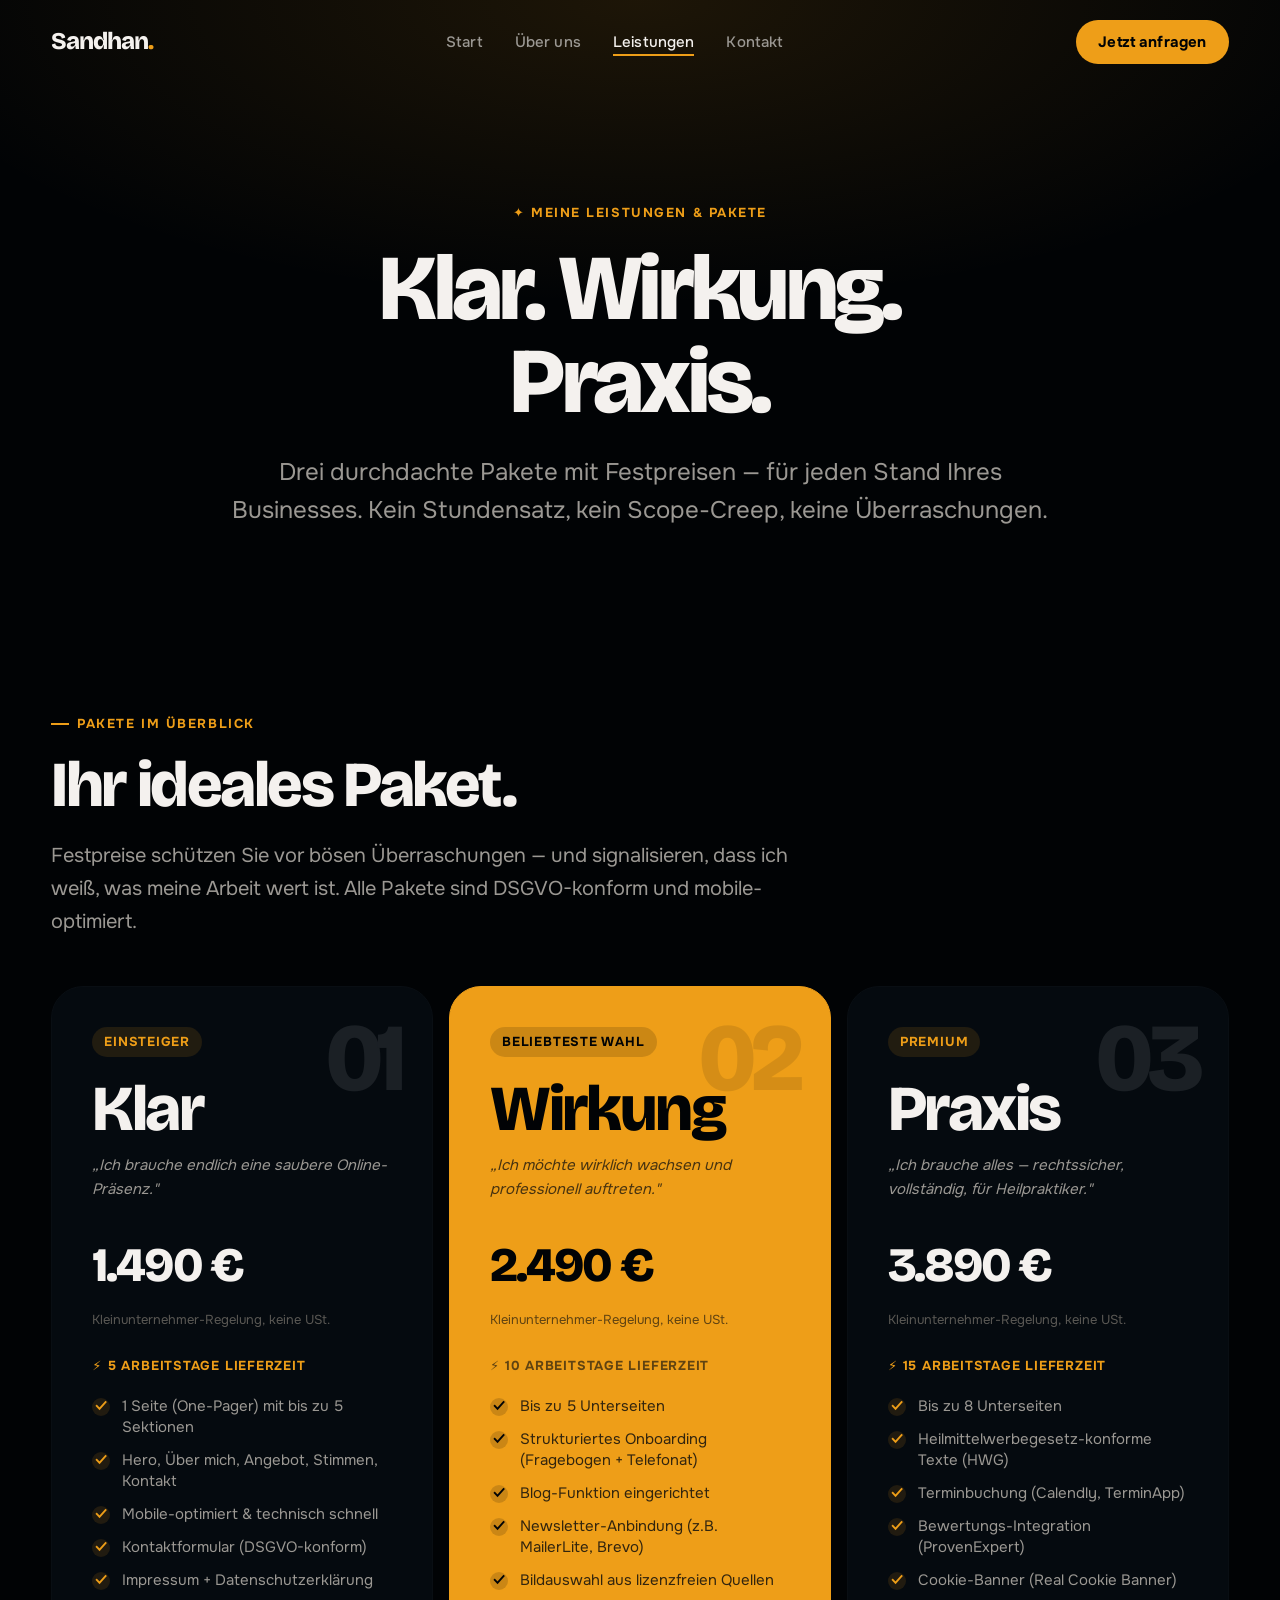
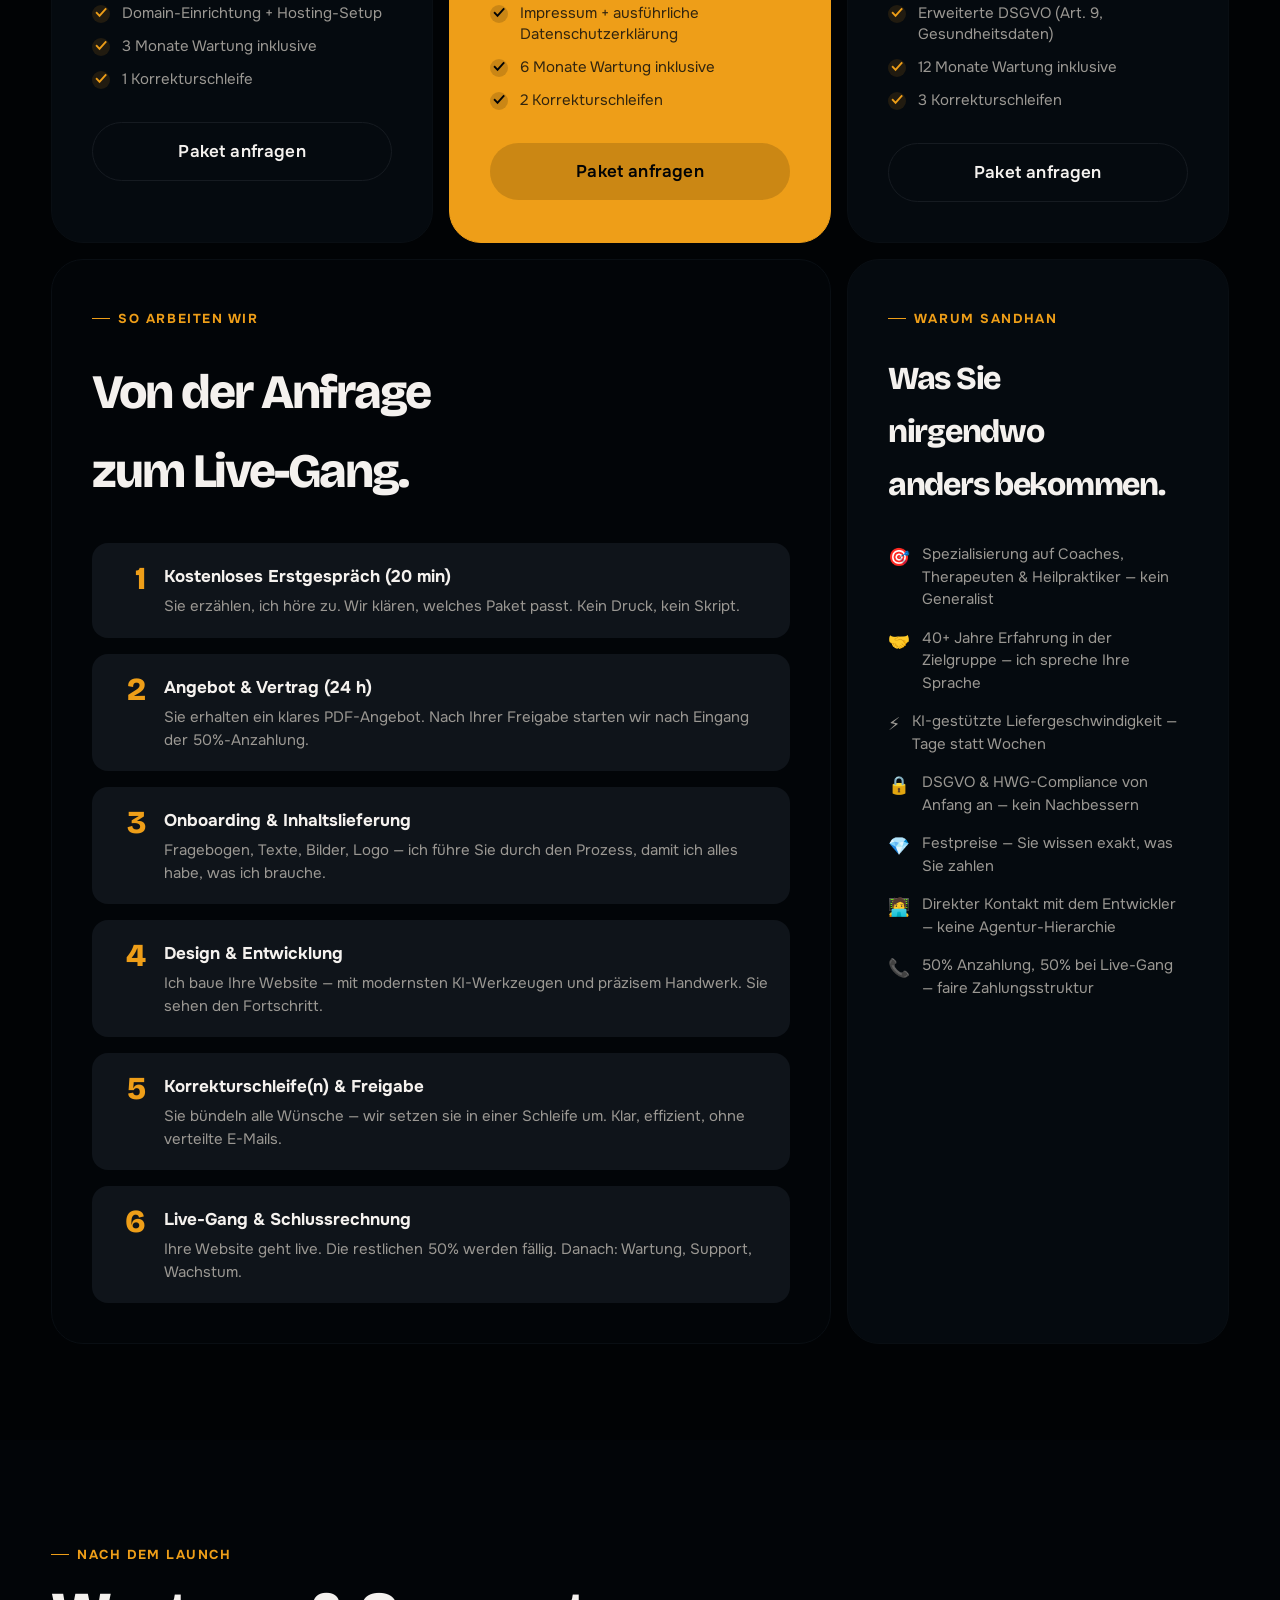
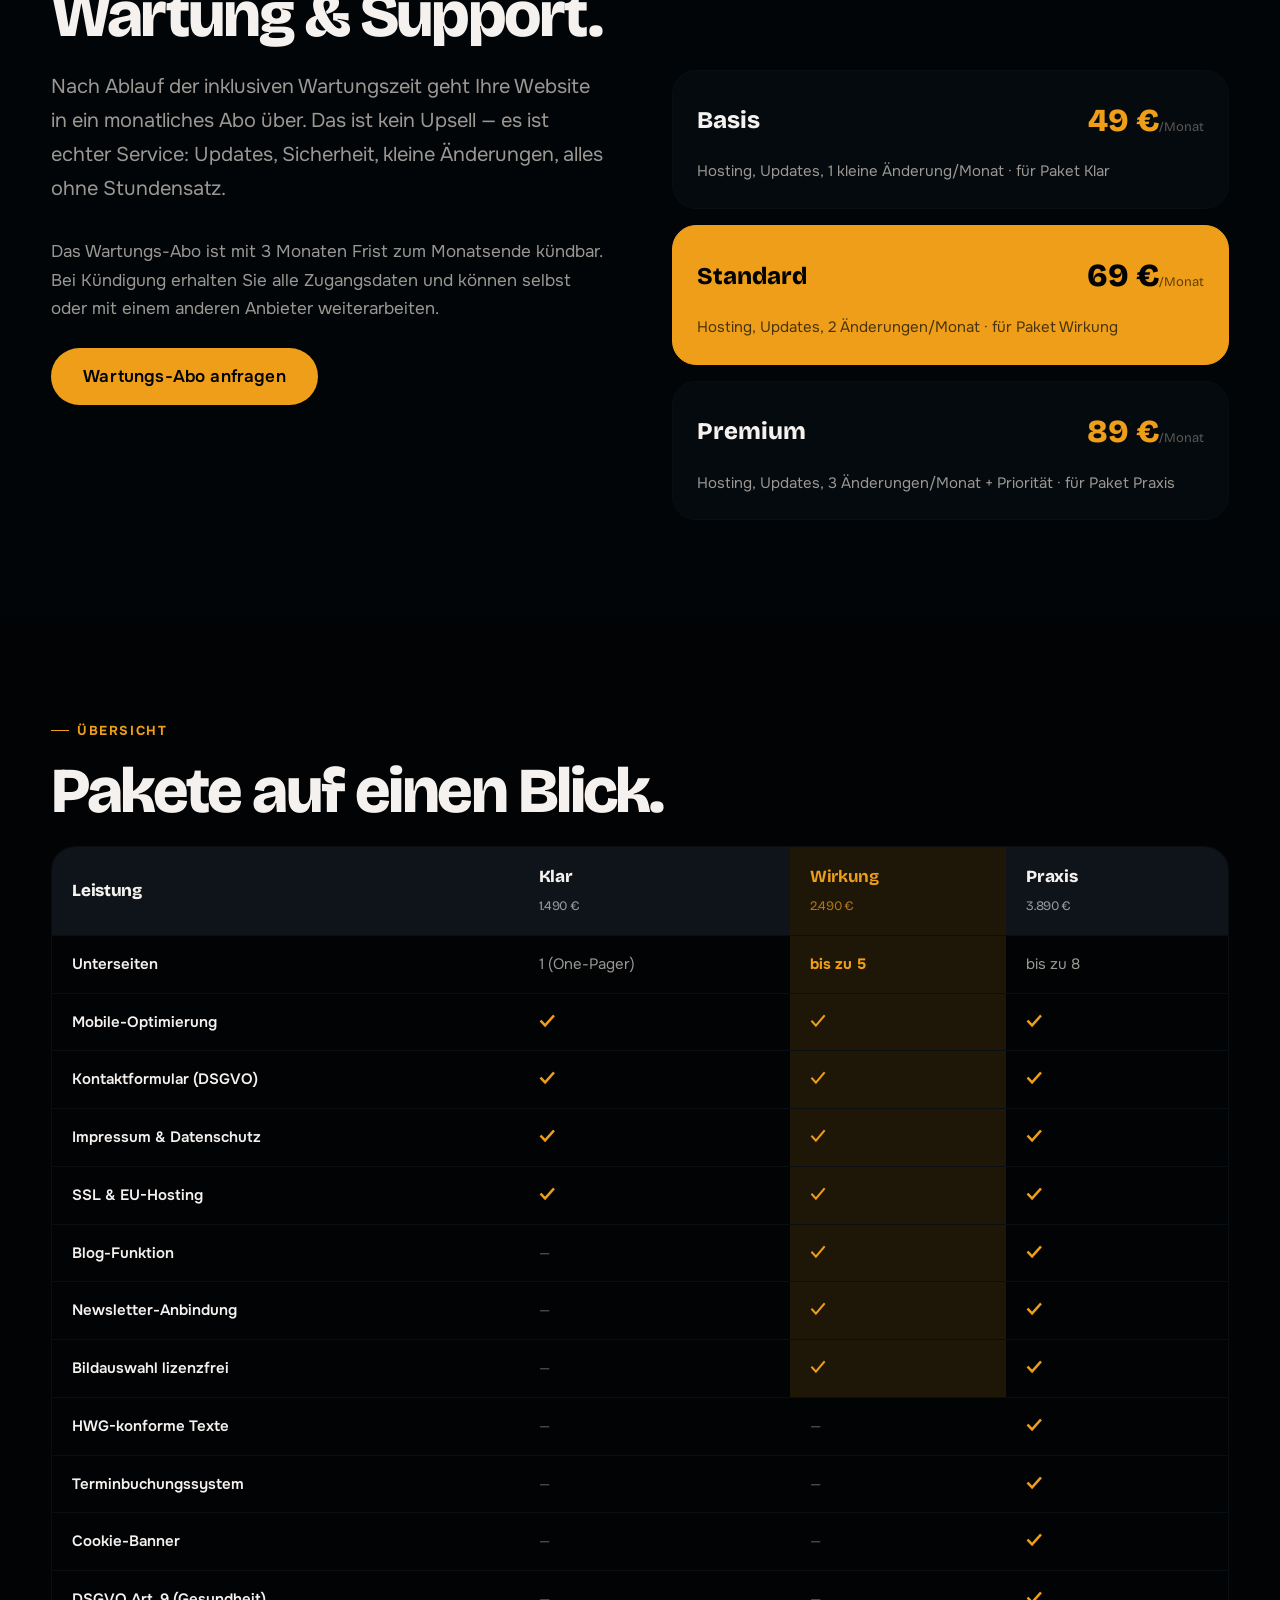
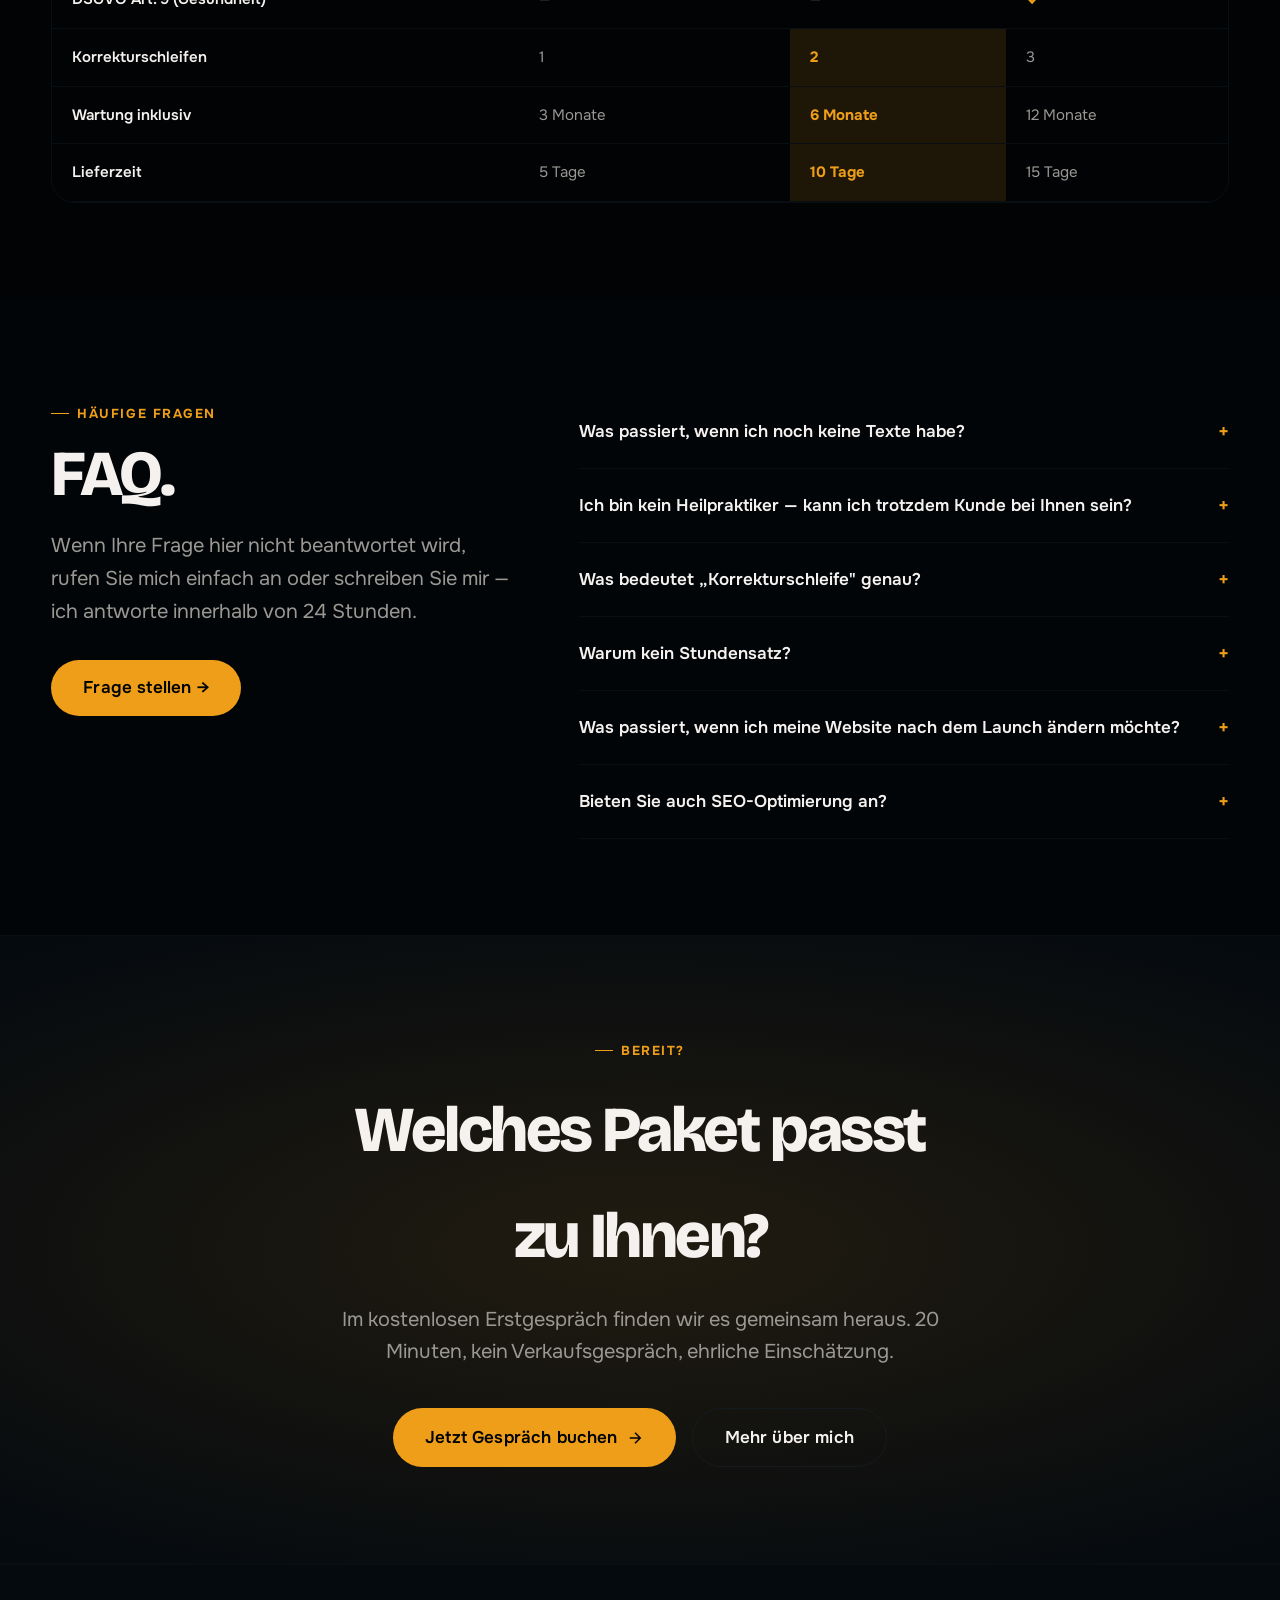
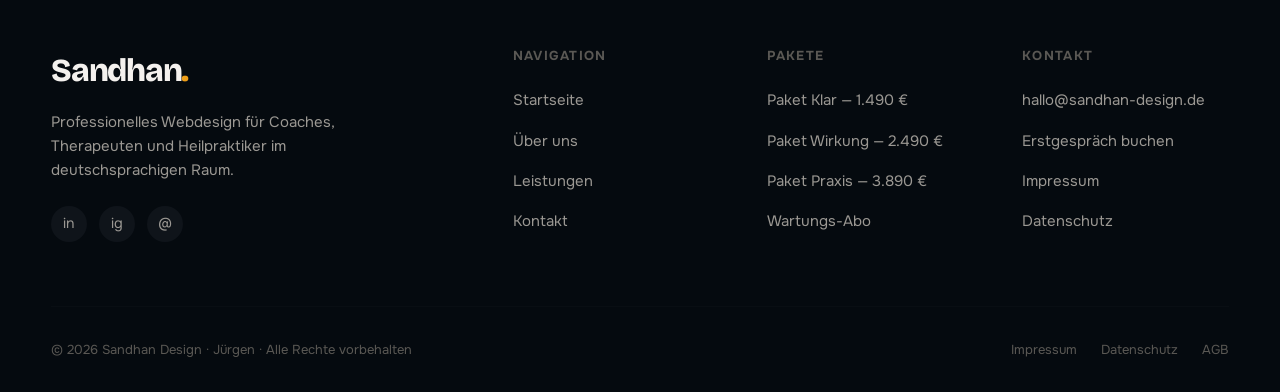
==== dienstleistungen.html @ b825369a "Add files via upload" ====
<!DOCTYPE html>
<html lang="de">
<head>
  <meta charset="UTF-8" />
  <meta name="viewport" content="width=device-width, initial-scale=1.0" />
  <title>Dienstleistungen – Sandhan Design | Webdesign-Pakete für Coaches & Heilpraktiker</title>
  <meta name="description" content="Drei transparente Webdesign-Pakete für Coaches, Therapeuten und Heilpraktiker: Paket Klar (1.490 €), Paket Wirkung (2.490 €), Paket Praxis (3.890 €). DSGVO-konform, Festpreis, schnell." />
  <meta name="robots" content="index, follow" />
  <link rel="canonical" href="https://sandhan-design.de/dienstleistungen.html" />

  <meta property="og:type" content="website" />
  <meta property="og:title" content="Webdesign-Pakete – Sandhan Design" />
  <meta property="og:description" content="Klar. Wirkung. Praxis. Drei Festpreis-Pakete für Ihren professionellen Webauftritt." />

  <script type="application/ld+json">
  {
    "@context": "https://schema.org",
    "@type": "ItemList",
    "name": "Webdesign-Pakete Sandhan Design",
    "itemListElement": [
      { "@type": "Offer", "name": "Paket Klar", "price": "1490", "priceCurrency": "EUR", "description": "One-Pager Website für Coaches und Therapeuten" },
      { "@type": "Offer", "name": "Paket Wirkung", "price": "2490", "priceCurrency": "EUR", "description": "Vollständige Multi-Page Website mit Blog und Newsletter" },
      { "@type": "Offer", "name": "Paket Praxis", "price": "3890", "priceCurrency": "EUR", "description": "Premium Website für Heilpraktiker mit HWG-konformen Texten" }
    ]
  }
  </script>

  <link rel="stylesheet" href="styles.css" />
  <style>
    /* -------- Services Page Styles -------- */

    /* Full Bento Grid */
    .services-bento {
      display: grid;
      grid-template-columns: repeat(12, 1fr);
      gap: var(--s-4);
    }

    .pkg-card {
      background: var(--c-s1); border: 1px solid var(--c-border-s);
      border-radius: var(--radius-xl); padding: var(--s-10);
      transition: border-color var(--d-base), transform var(--d-slow) var(--ease-expo);
      position: relative; overflow: hidden;
    }
    .pkg-card:hover { border-color: var(--c-border); transform: translateY(-4px); }
    .pkg-card--featured {
      background: var(--c-a); border-color: var(--c-a);
      color: var(--c-a-text);
    }
    .pkg-card--featured:hover { background: var(--c-a2); border-color: var(--c-a2); }

    .pkg-card--klar    { grid-column: span 4; }
    .pkg-card--wirkung { grid-column: span 4; }
    .pkg-card--praxis  { grid-column: span 4; }
    .pkg-card--process { grid-column: span 8; }
    .pkg-card--why     { grid-column: span 4; }
    .pkg-card--full    { grid-column: span 12; }

    .pkg-badge {
      display: inline-flex; align-items: center;
      padding: 0.25rem 0.75rem;
      background: var(--c-a-dim); color: var(--c-a);
      font-size: var(--t-xs); font-weight: 700;
      border-radius: 100px; letter-spacing: 0.06em;
      text-transform: uppercase; margin-bottom: var(--s-5);
    }
    .pkg-card--featured .pkg-badge {
      background: oklch(0.09 0.012 248 / 0.15);
      color: var(--c-a-text);
    }
    .pkg-number {
      font-family: var(--f-display); font-weight: 800;
      font-size: clamp(4rem, 8vw, 6rem); line-height: 1;
      letter-spacing: -0.06em;
      color: var(--c-s3); position: absolute;
      top: var(--s-6); right: var(--s-8);
      user-select: none;
    }
    .pkg-card--featured .pkg-number { color: oklch(0.09 0.012 248 / 0.1); }
    .pkg-name {
      font-family: var(--f-display); font-weight: 800;
      font-size: var(--t-4xl); letter-spacing: -0.04em;
      line-height: 1; margin-bottom: var(--s-3);
    }
    .pkg-tagline {
      font-size: var(--t-sm); color: var(--c-t2); margin-bottom: var(--s-6);
      font-style: italic;
    }
    .pkg-card--featured .pkg-tagline { color: oklch(0.12 0.02 248 / 0.7); }
    .pkg-price {
      font-family: var(--f-display); font-weight: 800;
      font-size: var(--t-3xl); letter-spacing: -0.04em;
      margin-bottom: var(--s-1);
    }
    .pkg-price-note { font-size: var(--t-xs); color: var(--c-t3); margin-bottom: var(--s-6); }
    .pkg-card--featured .pkg-price-note { color: oklch(0.12 0.02 248 / 0.6); }
    .pkg-features { display: flex; flex-direction: column; gap: var(--s-3); margin-bottom: var(--s-8); }
    .pkg-feature {
      display: flex; gap: var(--s-3); align-items: flex-start;
      font-size: var(--t-sm); color: var(--c-t2); line-height: 1.4;
    }
    .pkg-card--featured .pkg-feature { color: oklch(0.12 0.02 248 / 0.8); }
    .pkg-feature-check {
      flex-shrink: 0; width: 18px; height: 18px;
      background: var(--c-a-dim); border-radius: 50%;
      display: flex; align-items: center; justify-content: center;
      color: var(--c-a); font-size: 0.7rem; font-weight: 900;
      margin-top: 0.1rem;
    }
    .pkg-card--featured .pkg-feature-check {
      background: oklch(0.09 0.012 248 / 0.15);
      color: var(--c-a-text);
    }
    .pkg-delivery {
      font-size: var(--t-xs); font-weight: 700;
      letter-spacing: 0.06em; text-transform: uppercase;
      color: var(--c-a); margin-bottom: var(--s-5);
    }
    .pkg-card--featured .pkg-delivery { color: oklch(0.12 0.02 248 / 0.6); }

    /* Process Card */
    .process-steps { display: flex; flex-direction: column; gap: var(--s-4); }
    .process-step {
      display: flex; gap: var(--s-5); align-items: flex-start;
      padding: var(--s-5);
      background: var(--c-s2); border-radius: var(--radius-md);
      transition: background var(--d-fast);
    }
    .process-step:hover { background: var(--c-s3); }
    .process-step__num {
      font-family: var(--f-display); font-weight: 800;
      font-size: var(--t-2xl); letter-spacing: -0.05em;
      color: var(--c-a); line-height: 1; flex-shrink: 0;
      min-width: 2rem; text-align: right;
    }
    .process-step__title { font-weight: 700; font-size: var(--t-base); margin-bottom: var(--s-1); }
    .process-step__desc { font-size: var(--t-sm); color: var(--c-t2); line-height: 1.5; }

    /* Why card */
    .why-items { display: flex; flex-direction: column; gap: var(--s-4); }
    .why-item {
      display: flex; gap: var(--s-3); align-items: flex-start;
      font-size: var(--t-sm); color: var(--c-t2); line-height: 1.5;
    }
    .why-item-icon { font-size: 1.1rem; flex-shrink: 0; margin-top: 0.05rem; }

    /* Comparison table */
    .comparison-table {
      width: 100%; border-collapse: collapse;
      font-size: var(--t-sm);
    }
    .comparison-table th, .comparison-table td {
      padding: var(--s-4) var(--s-5);
      text-align: left;
      border-bottom: 1px solid var(--c-border-s);
    }
    .comparison-table th {
      font-family: var(--f-display); font-weight: 800;
      font-size: var(--t-base); letter-spacing: -0.02em;
      color: var(--c-t1);
      background: var(--c-s2);
    }
    .comparison-table th:first-child { border-radius: var(--radius-sm) 0 0 0; }
    .comparison-table th:last-child { border-radius: 0 var(--radius-sm) 0 0; }
    .comparison-table td { color: var(--c-t2); }
    .comparison-table td:first-child { color: var(--c-t1); font-weight: 600; }
    .comparison-table .check { color: var(--c-a); font-weight: 900; }
    .comparison-table .cross { color: var(--c-t3); }
    .comparison-table tr:hover td { background: var(--c-s1); }
    .comparison-table .featured-col {
      background: var(--c-a-dim);
      color: var(--c-a);
      font-weight: 700;
    }

    /* FAQ */
    .faq-list { display: flex; flex-direction: column; gap: 0; }
    .faq-item {
      border-bottom: 1px solid var(--c-border-s);
    }
    .faq-item__btn {
      width: 100%; display: flex; justify-content: space-between; align-items: center;
      padding: var(--s-6) 0;
      font-size: var(--t-base); font-weight: 600; color: var(--c-t1);
      text-align: left; cursor: pointer;
      transition: color var(--d-fast);
    }
    .faq-item__btn:hover { color: var(--c-a); }
    .faq-item__icon {
      font-size: 1.2rem; color: var(--c-a); flex-shrink: 0;
      transition: transform var(--d-base) var(--ease-expo);
    }
    .faq-item.open .faq-item__icon { transform: rotate(45deg); }
    .faq-item__body {
      max-height: 0; overflow: hidden;
      transition: max-height var(--d-slow) var(--ease-quart);
    }
    .faq-item__body-inner {
      padding-bottom: var(--s-6); font-size: var(--t-sm);
      color: var(--c-t2); line-height: 1.7; max-width: 72ch;
    }

    @media (max-width: 900px) {
      .pkg-card--klar, .pkg-card--wirkung, .pkg-card--praxis { grid-column: span 12; }
      .pkg-card--process { grid-column: span 12; }
      .pkg-card--why { grid-column: span 12; }
    }
  </style>
</head>
<body>

<!-- Navigation -->
<nav class="nav" aria-label="Hauptnavigation">
  <div class="nav__inner">
    <a href="index.html" class="nav__logo">Sandhan<em>.</em></a>
    <ul class="nav__links" role="list">
      <li><a href="index.html">Start</a></li>
      <li><a href="ueber-uns.html">Über uns</a></li>
      <li><a href="dienstleistungen.html" class="active">Leistungen</a></li>
      <li><a href="kontakt.html">Kontakt</a></li>
    </ul>
    <a href="kontakt.html" class="btn-nav">Jetzt anfragen</a>
    <button class="nav__hamburger" aria-label="Menü öffnen" aria-expanded="false">
      <span></span><span></span><span></span>
    </button>
  </div>
</nav>

<nav class="nav__mobile-panel" aria-label="Mobile Navigation">
  <a href="index.html">Start</a>
  <a href="ueber-uns.html">Über uns</a>
  <a href="dienstleistungen.html">Leistungen</a>
  <a href="kontakt.html">Kontakt</a>
  <a href="kontakt.html" class="btn-nav-mobile">Jetzt anfragen →</a>
</nav>

<!-- =========================================================
     PAGE HERO
     ========================================================= -->
<header class="page-hero" aria-labelledby="services-page-title">
  <div class="container">
    <div class="page-hero__eyebrow reveal">✦ Meine Leistungen & Pakete</div>
    <h1 class="page-hero__title reveal reveal-delay-1" id="services-page-title">
      Klar. Wirkung.<br/>Praxis.
    </h1>
    <p class="page-hero__sub reveal reveal-delay-2">
      Drei durchdachte Pakete mit Festpreisen — für jeden Stand Ihres Businesses. Kein Stundensatz, kein Scope-Creep, keine Überraschungen.
    </p>
  </div>
</header>

<!-- =========================================================
     PACKAGES BENTO GRID
     ========================================================= -->
<section class="section" aria-labelledby="packages-heading">
  <div class="container">
    <div class="section-label reveal">Pakete im Überblick</div>
    <h2 class="section-title reveal reveal-delay-1" id="packages-heading">Ihr ideales Paket.</h2>
    <p class="section-sub reveal reveal-delay-2" style="margin-bottom: var(--s-12);">
      Festpreise schützen Sie vor bösen Überraschungen — und signalisieren, dass ich weiß, was meine Arbeit wert ist. Alle Pakete sind DSGVO-konform und mobile-optimiert.
    </p>

    <div class="services-bento">

      <!-- Paket Klar -->
      <div class="pkg-card pkg-card--klar reveal" id="klar">
        <div class="pkg-number" aria-hidden="true">01</div>
        <div class="pkg-badge">Einsteiger</div>
        <h3 class="pkg-name">Klar</h3>
        <p class="pkg-tagline">„Ich brauche endlich eine saubere Online-Präsenz."</p>
        <div class="pkg-price">1.490 €</div>
        <div class="pkg-price-note">Kleinunternehmer-Regelung, keine USt.</div>
        <div class="pkg-delivery">⚡ 5 Arbeitstage Lieferzeit</div>
        <div class="pkg-features">
          <div class="pkg-feature"><span class="pkg-feature-check">✓</span><span>1 Seite (One-Pager) mit bis zu 5 Sektionen</span></div>
          <div class="pkg-feature"><span class="pkg-feature-check">✓</span><span>Hero, Über mich, Angebot, Stimmen, Kontakt</span></div>
          <div class="pkg-feature"><span class="pkg-feature-check">✓</span><span>Mobile-optimiert & technisch schnell</span></div>
          <div class="pkg-feature"><span class="pkg-feature-check">✓</span><span>Kontaktformular (DSGVO-konform)</span></div>
          <div class="pkg-feature"><span class="pkg-feature-check">✓</span><span>Impressum + Datenschutzerklärung</span></div>
          <div class="pkg-feature"><span class="pkg-feature-check">✓</span><span>Domain-Einrichtung + Hosting-Setup</span></div>
          <div class="pkg-feature"><span class="pkg-feature-check">✓</span><span>3 Monate Wartung inklusive</span></div>
          <div class="pkg-feature"><span class="pkg-feature-check">✓</span><span>1 Korrekturschleife</span></div>
        </div>
        <a href="kontakt.html" class="btn btn--secondary" style="width:100%; justify-content:center;">Paket anfragen</a>
      </div>

      <!-- Paket Wirkung (Featured) -->
      <div class="pkg-card pkg-card--wirkung pkg-card--featured reveal reveal-delay-1" id="wirkung">
        <div class="pkg-number" aria-hidden="true">02</div>
        <div class="pkg-badge">Beliebteste Wahl</div>
        <h3 class="pkg-name">Wirkung</h3>
        <p class="pkg-tagline">„Ich möchte wirklich wachsen und professionell auftreten."</p>
        <div class="pkg-price">2.490 €</div>
        <div class="pkg-price-note">Kleinunternehmer-Regelung, keine USt.</div>
        <div class="pkg-delivery">⚡ 10 Arbeitstage Lieferzeit</div>
        <div class="pkg-features">
          <div class="pkg-feature"><span class="pkg-feature-check">✓</span><span>Bis zu 5 Unterseiten</span></div>
          <div class="pkg-feature"><span class="pkg-feature-check">✓</span><span>Strukturiertes Onboarding (Fragebogen + Telefonat)</span></div>
          <div class="pkg-feature"><span class="pkg-feature-check">✓</span><span>Blog-Funktion eingerichtet</span></div>
          <div class="pkg-feature"><span class="pkg-feature-check">✓</span><span>Newsletter-Anbindung (z.B. MailerLite, Brevo)</span></div>
          <div class="pkg-feature"><span class="pkg-feature-check">✓</span><span>Bildauswahl aus lizenzfreien Quellen</span></div>
          <div class="pkg-feature"><span class="pkg-feature-check">✓</span><span>Impressum + ausführliche Datenschutzerklärung</span></div>
          <div class="pkg-feature"><span class="pkg-feature-check">✓</span><span>6 Monate Wartung inklusive</span></div>
          <div class="pkg-feature"><span class="pkg-feature-check">✓</span><span>2 Korrekturschleifen</span></div>
        </div>
        <a href="kontakt.html" class="btn btn--ghost" style="width:100%; justify-content:center; background: oklch(0.09 0.012 248 / 0.15); color: var(--c-a-text);">Paket anfragen</a>
      </div>

      <!-- Paket Praxis -->
      <div class="pkg-card pkg-card--praxis reveal reveal-delay-2" id="praxis">
        <div class="pkg-number" aria-hidden="true">03</div>
        <div class="pkg-badge">Premium</div>
        <h3 class="pkg-name">Praxis</h3>
        <p class="pkg-tagline">„Ich brauche alles — rechtssicher, vollständig, für Heilpraktiker."</p>
        <div class="pkg-price">3.890 €</div>
        <div class="pkg-price-note">Kleinunternehmer-Regelung, keine USt.</div>
        <div class="pkg-delivery">⚡ 15 Arbeitstage Lieferzeit</div>
        <div class="pkg-features">
          <div class="pkg-feature"><span class="pkg-feature-check">✓</span><span>Bis zu 8 Unterseiten</span></div>
          <div class="pkg-feature"><span class="pkg-feature-check">✓</span><span>Heilmittelwerbegesetz-konforme Texte (HWG)</span></div>
          <div class="pkg-feature"><span class="pkg-feature-check">✓</span><span>Terminbuchung (Calendly, TerminApp)</span></div>
          <div class="pkg-feature"><span class="pkg-feature-check">✓</span><span>Bewertungs-Integration (ProvenExpert)</span></div>
          <div class="pkg-feature"><span class="pkg-feature-check">✓</span><span>Cookie-Banner (Real Cookie Banner)</span></div>
          <div class="pkg-feature"><span class="pkg-feature-check">✓</span><span>Erweiterte DSGVO (Art. 9, Gesundheitsdaten)</span></div>
          <div class="pkg-feature"><span class="pkg-feature-check">✓</span><span>12 Monate Wartung inklusive</span></div>
          <div class="pkg-feature"><span class="pkg-feature-check">✓</span><span>3 Korrekturschleifen</span></div>
        </div>
        <a href="kontakt.html" class="btn btn--secondary" style="width:100%; justify-content:center;">Paket anfragen</a>
      </div>

      <!-- Process Card -->
      <div class="pkg-card pkg-card--process reveal reveal-delay-1" style="background: var(--c-bg-alt);">
        <div class="section-label" style="margin-bottom: var(--s-6);">So arbeiten wir</div>
        <h3 style="font-family:var(--f-display); font-size:var(--t-3xl); font-weight:800; letter-spacing:-0.04em; margin-bottom: var(--s-8);">Von der Anfrage<br/>zum Live-Gang.</h3>
        <div class="process-steps">
          <div class="process-step">
            <div class="process-step__num">1</div>
            <div>
              <div class="process-step__title">Kostenloses Erstgespräch (20 min)</div>
              <div class="process-step__desc">Sie erzählen, ich höre zu. Wir klären, welches Paket passt. Kein Druck, kein Skript.</div>
            </div>
          </div>
          <div class="process-step">
            <div class="process-step__num">2</div>
            <div>
              <div class="process-step__title">Angebot & Vertrag (24 h)</div>
              <div class="process-step__desc">Sie erhalten ein klares PDF-Angebot. Nach Ihrer Freigabe starten wir nach Eingang der 50%-Anzahlung.</div>
            </div>
          </div>
          <div class="process-step">
            <div class="process-step__num">3</div>
            <div>
              <div class="process-step__title">Onboarding & Inhaltslieferung</div>
              <div class="process-step__desc">Fragebogen, Texte, Bilder, Logo — ich führe Sie durch den Prozess, damit ich alles habe, was ich brauche.</div>
            </div>
          </div>
          <div class="process-step">
            <div class="process-step__num">4</div>
            <div>
              <div class="process-step__title">Design & Entwicklung</div>
              <div class="process-step__desc">Ich baue Ihre Website — mit modernsten KI-Werkzeugen und präzisem Handwerk. Sie sehen den Fortschritt.</div>
            </div>
          </div>
          <div class="process-step">
            <div class="process-step__num">5</div>
            <div>
              <div class="process-step__title">Korrekturschleife(n) & Freigabe</div>
              <div class="process-step__desc">Sie bündeln alle Wünsche — wir setzen sie in einer Schleife um. Klar, effizient, ohne verteilte E-Mails.</div>
            </div>
          </div>
          <div class="process-step">
            <div class="process-step__num">6</div>
            <div>
              <div class="process-step__title">Live-Gang & Schlussrechnung</div>
              <div class="process-step__desc">Ihre Website geht live. Die restlichen 50% werden fällig. Danach: Wartung, Support, Wachstum.</div>
            </div>
          </div>
        </div>
      </div>

      <!-- Why Sandhan Card -->
      <div class="pkg-card pkg-card--why reveal reveal-delay-2">
        <div class="section-label" style="margin-bottom:var(--s-6);">Warum Sandhan</div>
        <h3 style="font-family:var(--f-display); font-size:var(--t-2xl); font-weight:800; letter-spacing:-0.04em; margin-bottom:var(--s-8);">Was Sie<br/>nirgendwo<br/>anders bekommen.</h3>
        <div class="why-items">
          <div class="why-item">
            <span class="why-item-icon">🎯</span>
            <span>Spezialisierung auf Coaches, Therapeuten & Heilpraktiker — kein Generalist</span>
          </div>
          <div class="why-item">
            <span class="why-item-icon">🤝</span>
            <span>40+ Jahre Erfahrung in der Zielgruppe — ich spreche Ihre Sprache</span>
          </div>
          <div class="why-item">
            <span class="why-item-icon">⚡</span>
            <span>KI-gestützte Liefergeschwindigkeit — Tage statt Wochen</span>
          </div>
          <div class="why-item">
            <span class="why-item-icon">🔒</span>
            <span>DSGVO & HWG-Compliance von Anfang an — kein Nachbessern</span>
          </div>
          <div class="why-item">
            <span class="why-item-icon">💎</span>
            <span>Festpreise — Sie wissen exakt, was Sie zahlen</span>
          </div>
          <div class="why-item">
            <span class="why-item-icon">🧑‍💻</span>
            <span>Direkter Kontakt mit dem Entwickler — keine Agentur-Hierarchie</span>
          </div>
          <div class="why-item">
            <span class="why-item-icon">📞</span>
            <span>50% Anzahlung, 50% bei Live-Gang — faire Zahlungsstruktur</span>
          </div>
        </div>
      </div>

    </div>
  </div>
</section>

<!-- =========================================================
     WARTUNG / MAINTENANCE
     ========================================================= -->
<section class="section section--alt" aria-labelledby="wartung-heading" id="wartung">
  <div class="container">
    <div class="section-label reveal">Nach dem Launch</div>
    <h2 class="section-title reveal reveal-delay-1" id="wartung-heading">Wartung & Support.</h2>
    <div style="display:grid; grid-template-columns: 1fr 1fr; gap:var(--s-16); align-items:start;" class="reveal reveal-delay-2">
      <div>
        <p style="font-size:var(--t-lg); color:var(--c-t2); line-height:1.7; margin-bottom:var(--s-8);">
          Nach Ablauf der inklusiven Wartungszeit geht Ihre Website in ein monatliches Abo über. Das ist kein Upsell — es ist echter Service: Updates, Sicherheit, kleine Änderungen, alles ohne Stundensatz.
        </p>
        <p style="font-size:var(--t-base); color:var(--c-t2); line-height:1.7; margin-bottom:var(--s-6);">
          Das Wartungs-Abo ist mit 3 Monaten Frist zum Monatsende kündbar. Bei Kündigung erhalten Sie alle Zugangsdaten und können selbst oder mit einem anderen Anbieter weiterarbeiten.
        </p>
        <a href="kontakt.html" class="btn btn--primary">Wartungs-Abo anfragen</a>
      </div>
      <div style="display:flex; flex-direction:column; gap:var(--s-4);">
        <div style="background:var(--c-s1); border:1px solid var(--c-border-s); border-radius:var(--radius-lg); padding:var(--s-6);">
          <div style="display:flex; justify-content:space-between; align-items:center; margin-bottom:var(--s-3);">
            <span style="font-family:var(--f-display); font-weight:800; font-size:var(--t-xl);">Basis</span>
            <span style="font-family:var(--f-display); font-weight:800; font-size:var(--t-2xl); color:var(--c-a);">49 €<small style="font-size:var(--t-xs); font-weight:400; color:var(--c-t3);">/Monat</small></span>
          </div>
          <div style="font-size:var(--t-sm); color:var(--c-t2);">Hosting, Updates, 1 kleine Änderung/Monat · für Paket Klar</div>
        </div>
        <div style="background:var(--c-a); border:1px solid var(--c-a); border-radius:var(--radius-lg); padding:var(--s-6);">
          <div style="display:flex; justify-content:space-between; align-items:center; margin-bottom:var(--s-3);">
            <span style="font-family:var(--f-display); font-weight:800; font-size:var(--t-xl); color:var(--c-a-text);">Standard</span>
            <span style="font-family:var(--f-display); font-weight:800; font-size:var(--t-2xl); color:var(--c-a-text);">69 €<small style="font-size:var(--t-xs); font-weight:400; opacity:0.6">/Monat</small></span>
          </div>
          <div style="font-size:var(--t-sm); color:oklch(0.12 0.02 248 / 0.7);">Hosting, Updates, 2 Änderungen/Monat · für Paket Wirkung</div>
        </div>
        <div style="background:var(--c-s1); border:1px solid var(--c-border-s); border-radius:var(--radius-lg); padding:var(--s-6);">
          <div style="display:flex; justify-content:space-between; align-items:center; margin-bottom:var(--s-3);">
            <span style="font-family:var(--f-display); font-weight:800; font-size:var(--t-xl);">Premium</span>
            <span style="font-family:var(--f-display); font-weight:800; font-size:var(--t-2xl); color:var(--c-a);">89 €<small style="font-size:var(--t-xs); font-weight:400; color:var(--c-t3);">/Monat</small></span>
          </div>
          <div style="font-size:var(--t-sm); color:var(--c-t2);">Hosting, Updates, 3 Änderungen/Monat + Priorität · für Paket Praxis</div>
        </div>
      </div>
    </div>
  </div>
</section>

<!-- =========================================================
     VERGLEICHSTABELLE
     ========================================================= -->
<section class="section" aria-labelledby="compare-heading">
  <div class="container">
    <div class="section-label reveal">Übersicht</div>
    <h2 class="section-title reveal reveal-delay-1" id="compare-heading">Pakete auf einen Blick.</h2>
    <div class="reveal reveal-delay-2" style="overflow-x:auto; border-radius: var(--radius-lg); border: 1px solid var(--c-border-s);">
      <table class="comparison-table">
        <thead>
          <tr>
            <th>Leistung</th>
            <th>Klar<br/><small style="font-size:var(--t-xs); opacity:0.6; font-weight:400;">1.490 €</small></th>
            <th class="featured-col">Wirkung<br/><small style="font-size:var(--t-xs); opacity:0.7; font-weight:400;">2.490 €</small></th>
            <th>Praxis<br/><small style="font-size:var(--t-xs); opacity:0.6; font-weight:400;">3.890 €</small></th>
          </tr>
        </thead>
        <tbody>
          <tr><td>Unterseiten</td><td>1 (One-Pager)</td><td class="featured-col">bis zu 5</td><td>bis zu 8</td></tr>
          <tr><td>Mobile-Optimierung</td><td class="check">✓</td><td class="featured-col check">✓</td><td class="check">✓</td></tr>
          <tr><td>Kontaktformular (DSGVO)</td><td class="check">✓</td><td class="featured-col check">✓</td><td class="check">✓</td></tr>
          <tr><td>Impressum & Datenschutz</td><td class="check">✓</td><td class="featured-col check">✓</td><td class="check">✓</td></tr>
          <tr><td>SSL & EU-Hosting</td><td class="check">✓</td><td class="featured-col check">✓</td><td class="check">✓</td></tr>
          <tr><td>Blog-Funktion</td><td class="cross">—</td><td class="featured-col check">✓</td><td class="check">✓</td></tr>
          <tr><td>Newsletter-Anbindung</td><td class="cross">—</td><td class="featured-col check">✓</td><td class="check">✓</td></tr>
          <tr><td>Bildauswahl lizenzfrei</td><td class="cross">—</td><td class="featured-col check">✓</td><td class="check">✓</td></tr>
          <tr><td>HWG-konforme Texte</td><td class="cross">—</td><td class="cross">—</td><td class="check">✓</td></tr>
          <tr><td>Terminbuchungssystem</td><td class="cross">—</td><td class="cross">—</td><td class="check">✓</td></tr>
          <tr><td>Cookie-Banner</td><td class="cross">—</td><td class="cross">—</td><td class="check">✓</td></tr>
          <tr><td>DSGVO Art. 9 (Gesundheit)</td><td class="cross">—</td><td class="cross">—</td><td class="check">✓</td></tr>
          <tr><td>Korrekturschleifen</td><td>1</td><td class="featured-col">2</td><td>3</td></tr>
          <tr><td>Wartung inklusiv</td><td>3 Monate</td><td class="featured-col">6 Monate</td><td>12 Monate</td></tr>
          <tr><td>Lieferzeit</td><td>5 Tage</td><td class="featured-col">10 Tage</td><td>15 Tage</td></tr>
        </tbody>
      </table>
    </div>
  </div>
</section>

<!-- =========================================================
     FAQ
     ========================================================= -->
<section class="section section--alt" aria-labelledby="faq-heading">
  <div class="container">
    <div style="display:grid; grid-template-columns: 5fr 7fr; gap:var(--s-16); align-items:start;">
      <div>
        <div class="section-label reveal">Häufige Fragen</div>
        <h2 class="section-title reveal reveal-delay-1" id="faq-heading">FAQ.</h2>
        <p class="section-sub reveal reveal-delay-2">Wenn Ihre Frage hier nicht beantwortet wird, rufen Sie mich einfach an oder schreiben Sie mir — ich antworte innerhalb von 24 Stunden.</p>
        <div style="margin-top:var(--s-8);" class="reveal reveal-delay-3">
          <a href="kontakt.html" class="btn btn--primary">Frage stellen →</a>
        </div>
      </div>
      <div class="faq-list reveal reveal-delay-2">
        <div class="faq-item">
          <button class="faq-item__btn">
            Was passiert, wenn ich noch keine Texte habe?
            <span class="faq-item__icon">+</span>
          </button>
          <div class="faq-item__body">
            <div class="faq-item__body-inner">Ab Paket Wirkung führen wir ein strukturiertes Onboarding durch — Sie erhalten einen Fragebogen und ein Telefongespräch, das mir hilft, Ihre Kernbotschaft zu verstehen. Für Paket Klar empfehle ich, Ihre Texte vorab in einem Word-Dokument vorzubereiten. Ich kann Sie dabei anleiten.</div>
          </div>
        </div>
        <div class="faq-item">
          <button class="faq-item__btn">
            Ich bin kein Heilpraktiker — kann ich trotzdem Kunde bei Ihnen sein?
            <span class="faq-item__icon">+</span>
          </button>
          <div class="faq-item__body">
            <div class="faq-item__body-inner">Ja, absolut. Meine Kernzielgruppe sind Coaches, Therapeuten, Heilpraktiker, Yogalehrer, Ernährungsberater und ähnliche Berufsfelder. Wenn Ihre Tätigkeit in den Bereich Gesundheit, Persönlichkeitsentwicklung oder Beratung fällt, passen wir wahrscheinlich gut zusammen.</div>
          </div>
        </div>
        <div class="faq-item">
          <button class="faq-item__btn">
            Was bedeutet „Korrekturschleife" genau?
            <span class="faq-item__icon">+</span>
          </button>
          <div class="faq-item__body">
            <div class="faq-item__body-inner">Eine Korrekturschleife bedeutet: Sie sammeln alle Änderungswünsche an einem Stichtag — und ich setze sie dann gesammelt um. Nicht einzelne E-Mails über Wochen hinweg. Das schützt uns beide vor endlosem Hin und Her und hält den Zeitplan ein.</div>
          </div>
        </div>
        <div class="faq-item">
          <button class="faq-item__btn">
            Warum kein Stundensatz?
            <span class="faq-item__icon">+</span>
          </button>
          <div class="faq-item__body">
            <div class="faq-item__body-inner">Festpreise sind Schutz für Sie: Sie wissen vom ersten Tag an, was Sie zahlen. Kein Stundensatz bedeutet kein Risiko, dass das Projekt „plötzlich teurer wird". Es bedeutet außerdem, dass ich effizienter arbeite — mein Werkzeug ist meine Methode, nicht die Uhr.</div>
          </div>
        </div>
        <div class="faq-item">
          <button class="faq-item__btn">
            Was passiert, wenn ich meine Website nach dem Launch ändern möchte?
            <span class="faq-item__icon">+</span>
          </button>
          <div class="faq-item__body">
            <div class="faq-item__body-inner">Für kleine Änderungen ist das Wartungs-Abo da. Größere Anpassungen (neue Sektionen, neue Unterseiten) können als separates Projekt beauftragt werden — zum Festpreis, schriftlich vereinbart, bevor ich anfange.</div>
          </div>
        </div>
        <div class="faq-item">
          <button class="faq-item__btn">
            Bieten Sie auch SEO-Optimierung an?
            <span class="faq-item__icon">+</span>
          </button>
          <div class="faq-item__body">
            <div class="faq-item__body-inner">Jede Website wird technisch SEO-freundlich gebaut: schnelle Ladezeiten, saubare Meta-Tags, strukturierte Daten, mobiloptimiert. Was ich nicht tue: SEO-Versprechen machen. Niemand kann garantieren, dass Sie „auf Seite 1" landen. Das wäre unehrlich — und das ist nicht mein Stil.</div>
          </div>
        </div>
      </div>
    </div>
  </div>
</section>

<!-- CTA Banner -->
<section class="cta-banner" aria-labelledby="cta-services-heading">
  <div class="container">
    <div class="section-label reveal" style="justify-content:center;">Bereit?</div>
    <h2 class="cta-banner__title reveal reveal-delay-1" id="cta-services-heading">
      Welches Paket passt<br/>zu Ihnen?
    </h2>
    <p class="cta-banner__sub reveal reveal-delay-2">
      Im kostenlosen Erstgespräch finden wir es gemeinsam heraus. 20 Minuten, kein Verkaufsgespräch, ehrliche Einschätzung.
    </p>
    <div class="cta-banner__actions reveal reveal-delay-3">
      <a href="kontakt.html" class="btn btn--primary">
        Jetzt Gespräch buchen
        <svg viewBox="0 0 24 24" fill="none" stroke="currentColor" stroke-width="2" width="18" height="18"><path d="M5 12h14M12 5l7 7-7 7"/></svg>
      </a>
      <a href="ueber-uns.html" class="btn btn--secondary">Mehr über mich</a>
    </div>
  </div>
</section>

<!-- Footer -->
<footer class="footer">
  <div class="container">
    <div class="footer__grid">
      <div>
        <div class="footer__logo">Sandhan<em>.</em></div>
        <p class="footer__tagline">Professionelles Webdesign für Coaches, Therapeuten und Heilpraktiker im deutschsprachigen Raum.</p>
        <div class="footer__socials">
          <a href="#" aria-label="LinkedIn">in</a>
          <a href="#" aria-label="Instagram">ig</a>
          <a href="mailto:hallo@sandhan-design.de" aria-label="E-Mail">@</a>
        </div>
      </div>
      <div>
        <div class="footer__col-title">Navigation</div>
        <ul class="footer__links">
          <li><a href="index.html">Startseite</a></li>
          <li><a href="ueber-uns.html">Über uns</a></li>
          <li><a href="dienstleistungen.html">Leistungen</a></li>
          <li><a href="kontakt.html">Kontakt</a></li>
        </ul>
      </div>
      <div>
        <div class="footer__col-title">Pakete</div>
        <ul class="footer__links">
          <li><a href="#klar">Paket Klar — 1.490 €</a></li>
          <li><a href="#wirkung">Paket Wirkung — 2.490 €</a></li>
          <li><a href="#praxis">Paket Praxis — 3.890 €</a></li>
          <li><a href="#wartung">Wartungs-Abo</a></li>
        </ul>
      </div>
      <div>
        <div class="footer__col-title">Kontakt</div>
        <ul class="footer__links">
          <li><a href="mailto:hallo@sandhan-design.de">hallo@sandhan-design.de</a></li>
          <li><a href="kontakt.html">Erstgespräch buchen</a></li>
          <li><a href="#">Impressum</a></li>
          <li><a href="#">Datenschutz</a></li>
        </ul>
      </div>
    </div>
    <div class="footer__bottom">
      <p class="footer__copy">© 2026 Sandhan Design · Jürgen · Alle Rechte vorbehalten</p>
      <nav class="footer__legal">
        <a href="#">Impressum</a>
        <a href="#">Datenschutz</a>
        <a href="#">AGB</a>
      </nav>
    </div>
  </div>
</footer>

<script src="main.js" defer></script>
</body>
</html>
---- styles.css ----
/* ============================================================
   SANDHAN DESIGN — Global Stylesheet
   Version: 1.0.0 | Dark Mode · OKLCH Colors · 12-col Grid
   ============================================================ */

@import url('https://fonts.googleapis.com/css2?family=Bricolage+Grotesque:opsz,wght@12..96,300;12..96,400;12..96,500;12..96,700;12..96,800&family=Onest:wght@300;400;500;600;700&display=swap');

/* -------- Design Tokens -------- */
:root {
  /* 60%: Dark neutral surfaces */
  --c-bg:        oklch(0.09 0.012 248);
  --c-bg-alt:    oklch(0.11 0.013 248);
  --c-s1:        oklch(0.14 0.015 248);
  --c-s2:        oklch(0.19 0.014 248);
  --c-s3:        oklch(0.24 0.012 248);

  /* 30%: Text & borders */
  --c-t1:        oklch(0.96 0.005 75);
  --c-t2:        oklch(0.68 0.008 75);
  --c-t3:        oklch(0.46 0.006 75);
  --c-border:    oklch(0.22 0.014 248);
  --c-border-s:  oklch(0.16 0.013 248);

  /* 10%: Amber-gold accent */
  --c-a:         oklch(0.76 0.158 72);
  --c-a2:        oklch(0.83 0.130 72);
  --c-a-dim:     oklch(0.76 0.158 72 / 0.12);
  --c-a-glow:    oklch(0.76 0.158 72 / 0.28);
  --c-a-text:    oklch(0.09 0.012 248);

  /* Typography */
  --f-display: 'Bricolage Grotesque', system-ui, sans-serif;
  --f-body:    'Onest', system-ui, sans-serif;

  /* Fluid type scale */
  --t-xs:   clamp(0.70rem, 1.4vw, 0.8125rem);
  --t-sm:   clamp(0.82rem, 1.8vw,  0.9375rem);
  --t-base: clamp(0.94rem, 2.0vw,  1.0625rem);
  --t-lg:   clamp(1.06rem, 2.5vw,  1.25rem);
  --t-xl:   clamp(1.25rem, 3.0vw,  1.5rem);
  --t-2xl:  clamp(1.5rem,  4.0vw,  2.0rem);
  --t-3xl:  clamp(2.0rem,  5.0vw,  3.0rem);
  --t-4xl:  clamp(2.5rem,  6.0vw,  4.0rem);
  --t-5xl:  clamp(3.2rem,  8.0vw,  5.8rem);

  /* 4-pt spacing scale */
  --s-1:  0.25rem;
  --s-2:  0.5rem;
  --s-3:  0.75rem;
  --s-4:  1rem;
  --s-5:  1.25rem;
  --s-6:  1.5rem;
  --s-8:  2rem;
  --s-10: 2.5rem;
  --s-12: 3rem;
  --s-16: 4rem;
  --s-20: 5rem;
  --s-24: 6rem;
  --s-32: 8rem;

  /* Easing */
  --ease-expo:  cubic-bezier(0.16, 1, 0.3, 1);
  --ease-quart: cubic-bezier(0.25, 1, 0.5, 1);
  --ease-in:    cubic-bezier(0.4, 0, 1, 1);

  /* Durations */
  --d-fast:   150ms;
  --d-base:   300ms;
  --d-slow:   600ms;
  --d-slower: 900ms;

  /* Layout */
  --container: min(92%, 1280px);
  --radius-sm: 0.5rem;
  --radius-md: 1rem;
  --radius-lg: 1.5rem;
  --radius-xl: 2rem;
}

/* -------- Reset -------- */
*, *::before, *::after { box-sizing: border-box; margin: 0; padding: 0; }
html { scroll-behavior: smooth; -webkit-text-size-adjust: 100%; }
body {
  font-family: var(--f-body);
  font-size: var(--t-base);
  line-height: 1.65;
  color: var(--c-t1);
  background: var(--c-bg);
  overflow-x: hidden;
  -webkit-font-smoothing: antialiased;
  -moz-osx-font-smoothing: grayscale;
}
img, video, svg { max-width: 100%; display: block; }
a { color: inherit; text-decoration: none; }
button { cursor: pointer; border: none; background: none; font-family: inherit; }
ul, ol { list-style: none; }
input, textarea, select { font-family: inherit; }

/* -------- Layout Utilities -------- */
.container { width: var(--container); margin-inline: auto; }

/* -------- Navigation -------- */
.nav {
  position: fixed; top: 0; left: 0; right: 0; z-index: 1000;
  padding: var(--s-5) 0;
  transition: background var(--d-base) var(--ease-quart),
              padding var(--d-base) var(--ease-quart),
              border-color var(--d-base);
  border-bottom: 1px solid transparent;
}
.nav.scrolled {
  background: oklch(0.09 0.012 248 / 0.88);
  backdrop-filter: blur(24px);
  -webkit-backdrop-filter: blur(24px);
  padding: var(--s-3) 0;
  border-color: var(--c-border-s);
}
.nav__inner {
  display: flex; align-items: center; justify-content: space-between;
  width: var(--container); margin-inline: auto;
}
.nav__logo {
  font-family: var(--f-display); font-weight: 800;
  font-size: var(--t-xl); color: var(--c-t1);
  letter-spacing: -0.04em;
}
.nav__logo em { font-style: normal; color: var(--c-a); }
.nav__links {
  display: flex; align-items: center; gap: var(--s-8);
}
.nav__links a {
  font-size: var(--t-sm); font-weight: 500;
  color: var(--c-t2); letter-spacing: 0.01em;
  transition: color var(--d-fast);
  position: relative;
}
.nav__links a::after {
  content: ''; position: absolute; bottom: -4px; left: 0; right: 0;
  height: 1.5px; background: var(--c-a);
  transform: scaleX(0); transform-origin: left;
  transition: transform var(--d-base) var(--ease-quart);
}
.nav__links a:hover { color: var(--c-t1); }
.nav__links a:hover::after, .nav__links a.active::after { transform: scaleX(1); }
.nav__links a.active { color: var(--c-t1); }

.btn-nav {
  display: inline-flex; align-items: center; gap: var(--s-2);
  padding: 0.6rem 1.4rem;
  background: var(--c-a); color: var(--c-a-text);
  font-weight: 700; font-size: var(--t-sm);
  border-radius: 100px; letter-spacing: 0.01em;
  transition: background var(--d-fast), transform var(--d-fast), box-shadow var(--d-fast);
}
.btn-nav:hover {
  background: var(--c-a2);
  transform: translateY(-1px);
  box-shadow: 0 6px 20px var(--c-a-glow);
}

.nav__hamburger {
  display: none; flex-direction: column; gap: 5px;
  padding: var(--s-2); background: none;
}
.nav__hamburger span {
  display: block; width: 22px; height: 2px;
  background: var(--c-t1); border-radius: 2px;
  transition: transform var(--d-base) var(--ease-expo), opacity var(--d-base);
}
.nav__hamburger.active span:nth-child(1) { transform: translateY(7px) rotate(45deg); }
.nav__hamburger.active span:nth-child(2) { opacity: 0; transform: scaleX(0); }
.nav__hamburger.active span:nth-child(3) { transform: translateY(-7px) rotate(-45deg); }

.nav__mobile-panel {
  display: none; position: fixed; inset: 0; z-index: 999;
  background: var(--c-bg);
  flex-direction: column; justify-content: center;
  padding: var(--s-24) var(--s-8);
  gap: var(--s-6);
}
.nav__mobile-panel.open { display: flex; }
.nav__mobile-panel a {
  font-family: var(--f-display); font-size: var(--t-4xl); font-weight: 800;
  color: var(--c-t1); letter-spacing: -0.04em;
  transition: color var(--d-fast);
}
.nav__mobile-panel a:hover { color: var(--c-a); }
.nav__mobile-panel .btn-nav-mobile {
  display: inline-flex; align-items: center;
  margin-top: var(--s-8); padding: 1rem 2rem;
  background: var(--c-a); color: var(--c-a-text);
  font-family: var(--f-display); font-size: var(--t-xl);
  font-weight: 700; border-radius: 100px;
  width: fit-content;
}

/* -------- Buttons -------- */
.btn {
  display: inline-flex; align-items: center; gap: var(--s-2);
  padding: 0.9rem 2rem; border-radius: 100px;
  font-weight: 600; font-size: var(--t-base);
  letter-spacing: 0.01em;
  transition: all var(--d-base) var(--ease-quart);
  white-space: nowrap;
}
.btn--primary {
  background: var(--c-a); color: var(--c-a-text);
}
.btn--primary:hover {
  background: var(--c-a2); transform: translateY(-2px);
  box-shadow: 0 10px 32px var(--c-a-glow);
}
.btn--secondary {
  background: transparent; color: var(--c-t1);
  border: 1.5px solid var(--c-border);
}
.btn--secondary:hover {
  border-color: var(--c-a); color: var(--c-a);
  transform: translateY(-2px);
}
.btn--ghost { background: var(--c-s2); color: var(--c-t1); }
.btn--ghost:hover { background: var(--c-s3); transform: translateY(-1px); }

.btn svg { width: 18px; height: 18px; flex-shrink: 0; }

/* -------- Section Utilities -------- */
.section { padding: var(--s-24) 0; }
.section--alt { background: var(--c-bg-alt); }
.section--surface { background: var(--c-s1); }

.section-label {
  display: inline-flex; align-items: center; gap: var(--s-2);
  font-size: var(--t-xs); font-weight: 700;
  letter-spacing: 0.12em; text-transform: uppercase;
  color: var(--c-a); margin-bottom: var(--s-4);
}
.section-label::before {
  content: ''; width: 18px; height: 1.5px; background: var(--c-a); flex-shrink: 0;
}
.section-title {
  font-family: var(--f-display); font-weight: 800;
  font-size: var(--t-4xl); line-height: 1.07;
  letter-spacing: -0.04em; color: var(--c-t1);
  margin-bottom: var(--s-5);
}
.section-sub {
  font-size: var(--t-lg); color: var(--c-t2);
  max-width: 58ch; line-height: 1.65;
}

/* -------- Scroll Reveal -------- */
.reveal {
  opacity: 0; transform: translateY(36px);
  transition: opacity var(--d-slower) var(--ease-expo),
              transform var(--d-slower) var(--ease-expo);
}
.reveal.visible { opacity: 1; transform: translateY(0); }
.reveal-delay-1 { transition-delay: 80ms; }
.reveal-delay-2 { transition-delay: 160ms; }
.reveal-delay-3 { transition-delay: 240ms; }
.reveal-delay-4 { transition-delay: 320ms; }
.reveal-delay-5 { transition-delay: 420ms; }
.reveal-delay-6 { transition-delay: 520ms; }

/* -------- Footer -------- */
.footer {
  background: var(--c-s1);
  border-top: 1px solid var(--c-border-s);
  padding: var(--s-20) 0 var(--s-8);
}
.footer__grid {
  display: grid;
  grid-template-columns: 2fr 1fr 1fr 1fr;
  gap: var(--s-12);
  margin-bottom: var(--s-16);
}
.footer__logo {
  font-family: var(--f-display); font-weight: 800;
  font-size: var(--t-2xl); letter-spacing: -0.04em;
  margin-bottom: var(--s-3);
}
.footer__logo em { font-style: normal; color: var(--c-a); }
.footer__tagline { color: var(--c-t2); font-size: var(--t-sm); max-width: 32ch; line-height: 1.6; margin-bottom: var(--s-6); }
.footer__socials { display: flex; gap: var(--s-3); }
.footer__socials a {
  display: flex; align-items: center; justify-content: center;
  width: 36px; height: 36px;
  background: var(--c-s2); border-radius: 50%;
  color: var(--c-t2); font-size: 0.9rem;
  transition: background var(--d-fast), color var(--d-fast);
}
.footer__socials a:hover { background: var(--c-a-dim); color: var(--c-a); }
.footer__col-title {
  font-size: var(--t-xs); font-weight: 700;
  letter-spacing: 0.1em; text-transform: uppercase;
  color: var(--c-t3); margin-bottom: var(--s-5);
}
.footer__links { display: flex; flex-direction: column; gap: var(--s-3); }
.footer__links a { font-size: var(--t-sm); color: var(--c-t2); transition: color var(--d-fast); }
.footer__links a:hover { color: var(--c-a); }
.footer__bottom {
  display: flex; align-items: center; justify-content: space-between;
  padding-top: var(--s-8); border-top: 1px solid var(--c-border-s);
}
.footer__copy { font-size: var(--t-xs); color: var(--c-t3); }
.footer__legal { display: flex; gap: var(--s-6); }
.footer__legal a { font-size: var(--t-xs); color: var(--c-t3); transition: color var(--d-fast); }
.footer__legal a:hover { color: var(--c-a); }

/* -------- Page Hero (inner pages) -------- */
.page-hero {
  padding: calc(var(--s-32) + 70px) 0 var(--s-20);
  text-align: center;
  position: relative; overflow: hidden;
}
.page-hero::before {
  content: ''; position: absolute; inset: 0;
  background: radial-gradient(ellipse 60% 50% at 50% 0%, var(--c-a-dim), transparent);
  pointer-events: none;
}
.page-hero__eyebrow {
  display: inline-flex; align-items: center; gap: var(--s-2);
  font-size: var(--t-xs); font-weight: 700;
  letter-spacing: 0.12em; text-transform: uppercase;
  color: var(--c-a); margin-bottom: var(--s-5);
}
.page-hero__title {
  font-family: var(--f-display); font-weight: 800;
  font-size: var(--t-5xl); line-height: 1.0;
  letter-spacing: -0.04em; color: var(--c-t1);
  margin-bottom: var(--s-6);
}
.page-hero__sub {
  font-size: var(--t-xl); color: var(--c-t2);
  max-width: 52ch; margin-inline: auto; line-height: 1.6;
}

/* -------- Tag Chip -------- */
.tag {
  display: inline-flex; align-items: center;
  padding: 0.3rem 0.8rem;
  background: var(--c-a-dim); color: var(--c-a);
  font-size: var(--t-xs); font-weight: 700;
  border-radius: 100px; letter-spacing: 0.06em; text-transform: uppercase;
}

/* -------- Divider -------- */
.divider {
  width: 100%; height: 1px;
  background: var(--c-border-s); margin: var(--s-4) 0;
}

/* -------- CTA Banner -------- */
.cta-banner {
  padding: var(--s-24) 0;
  background: radial-gradient(ellipse 80% 60% at 50% 50%, var(--c-a-dim), transparent),
              var(--c-s1);
  border-top: 1px solid var(--c-border-s);
  border-bottom: 1px solid var(--c-border-s);
  text-align: center;
}
.cta-banner__title {
  font-family: var(--f-display); font-weight: 800;
  font-size: var(--t-4xl); letter-spacing: -0.04em;
  margin-bottom: var(--s-4);
}
.cta-banner__sub {
  font-size: var(--t-lg); color: var(--c-t2);
  max-width: 48ch; margin-inline: auto; margin-bottom: var(--s-10);
  line-height: 1.6;
}
.cta-banner__actions { display: flex; gap: var(--s-4); justify-content: center; flex-wrap: wrap; }

/* -------- Responsive -------- */
@media (max-width: 1024px) {
  .footer__grid { grid-template-columns: 1fr 1fr; }
}

@media (max-width: 768px) {
  .nav__links, .btn-nav { display: none; }
  .nav__hamburger { display: flex; }
  .footer__grid { grid-template-columns: 1fr; gap: var(--s-8); }
  .footer__bottom { flex-direction: column; gap: var(--s-4); text-align: center; }
  .footer__legal { justify-content: center; }
  .btn { padding: 0.8rem 1.6rem; font-size: var(--t-sm); }
}

@media (prefers-reduced-motion: reduce) {
  *, *::before, *::after {
    animation-duration: 0.01ms !important;
    transition-duration: 0.01ms !important;
  }
  .reveal { opacity: 1 !important; transform: none !important; }
}
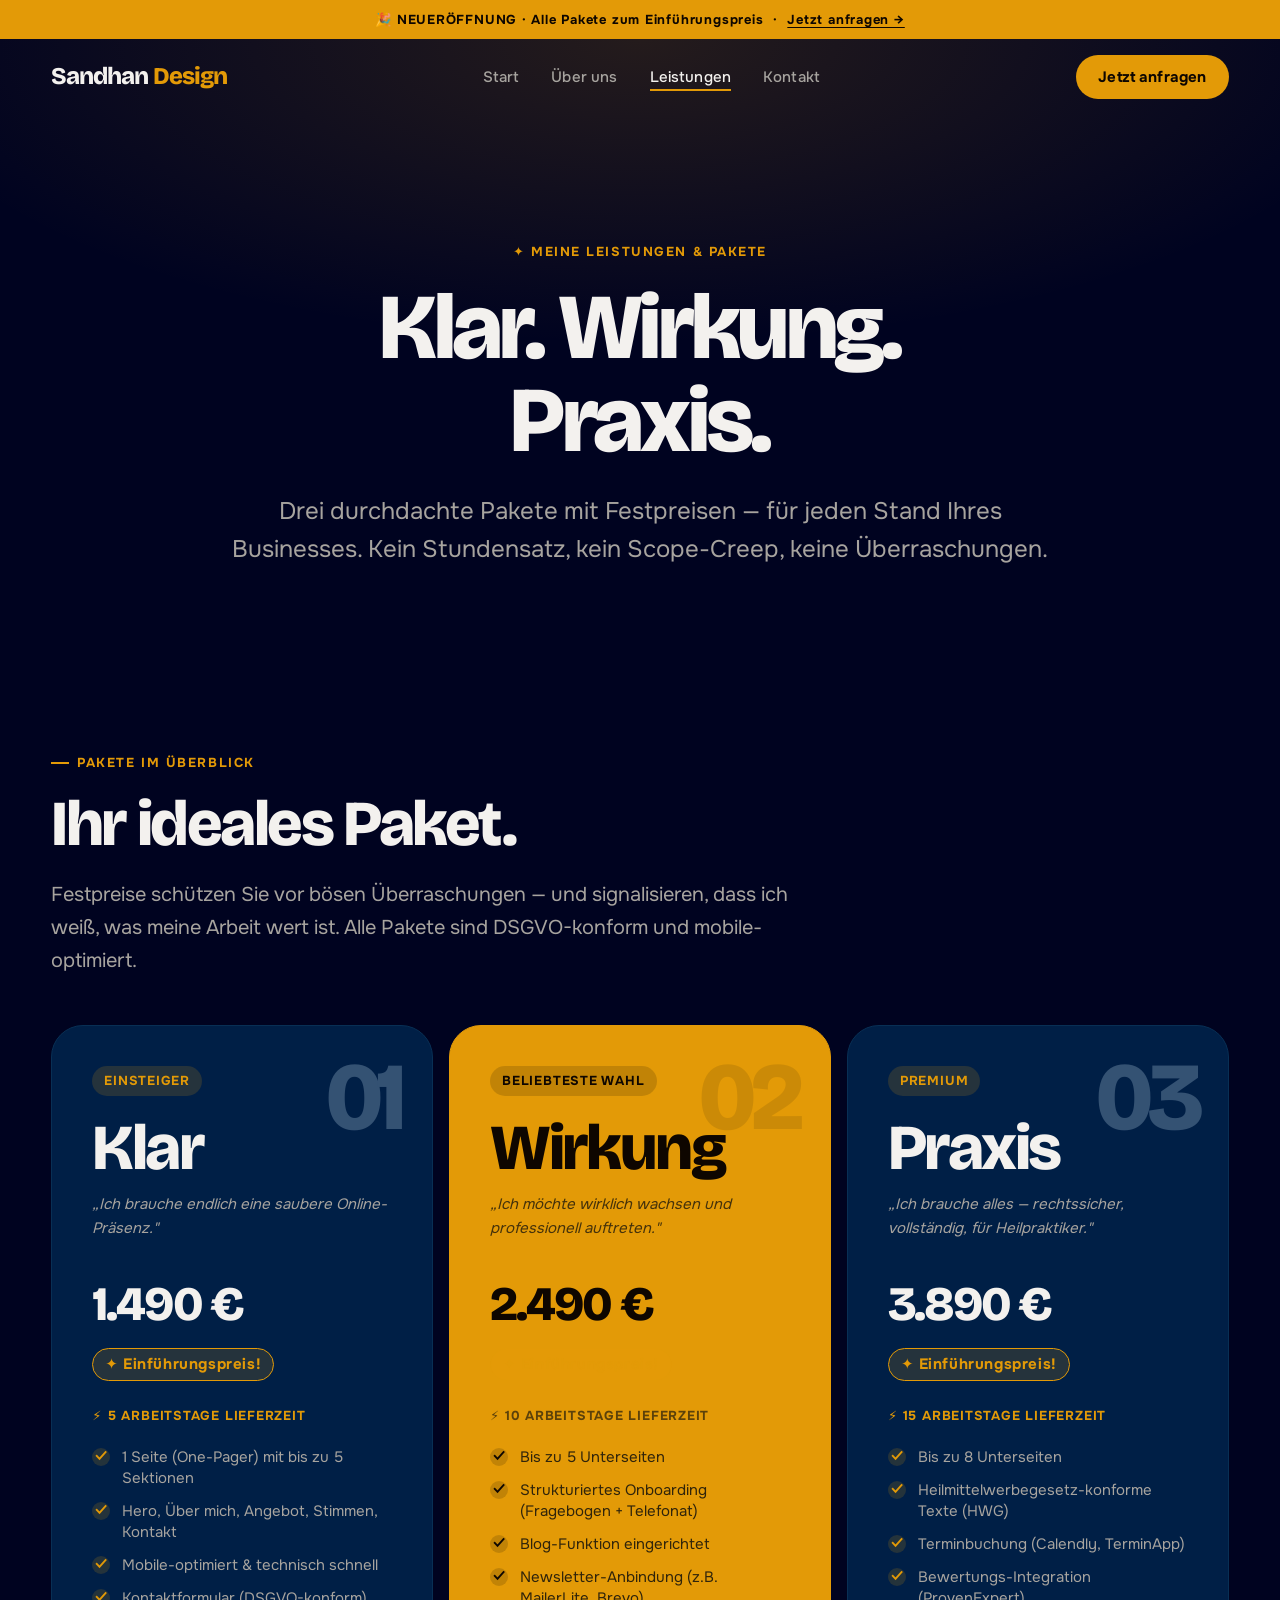
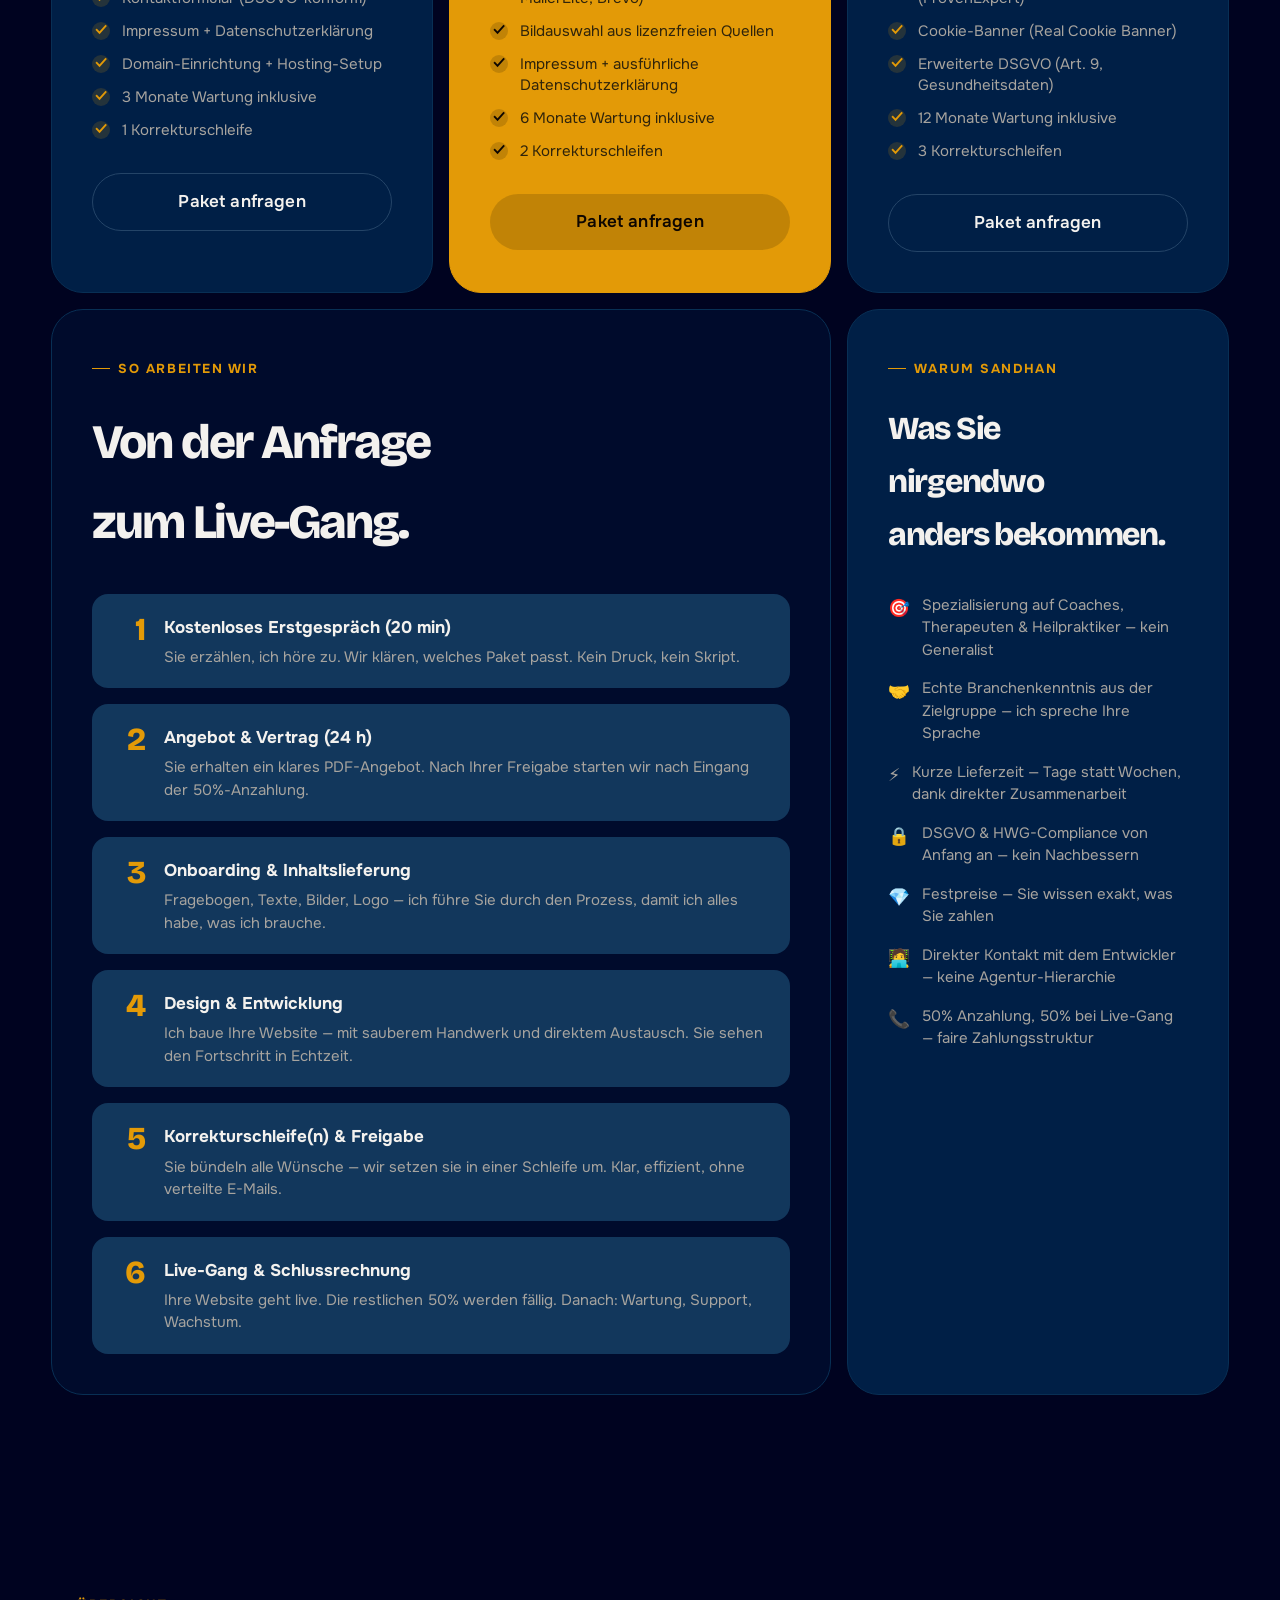
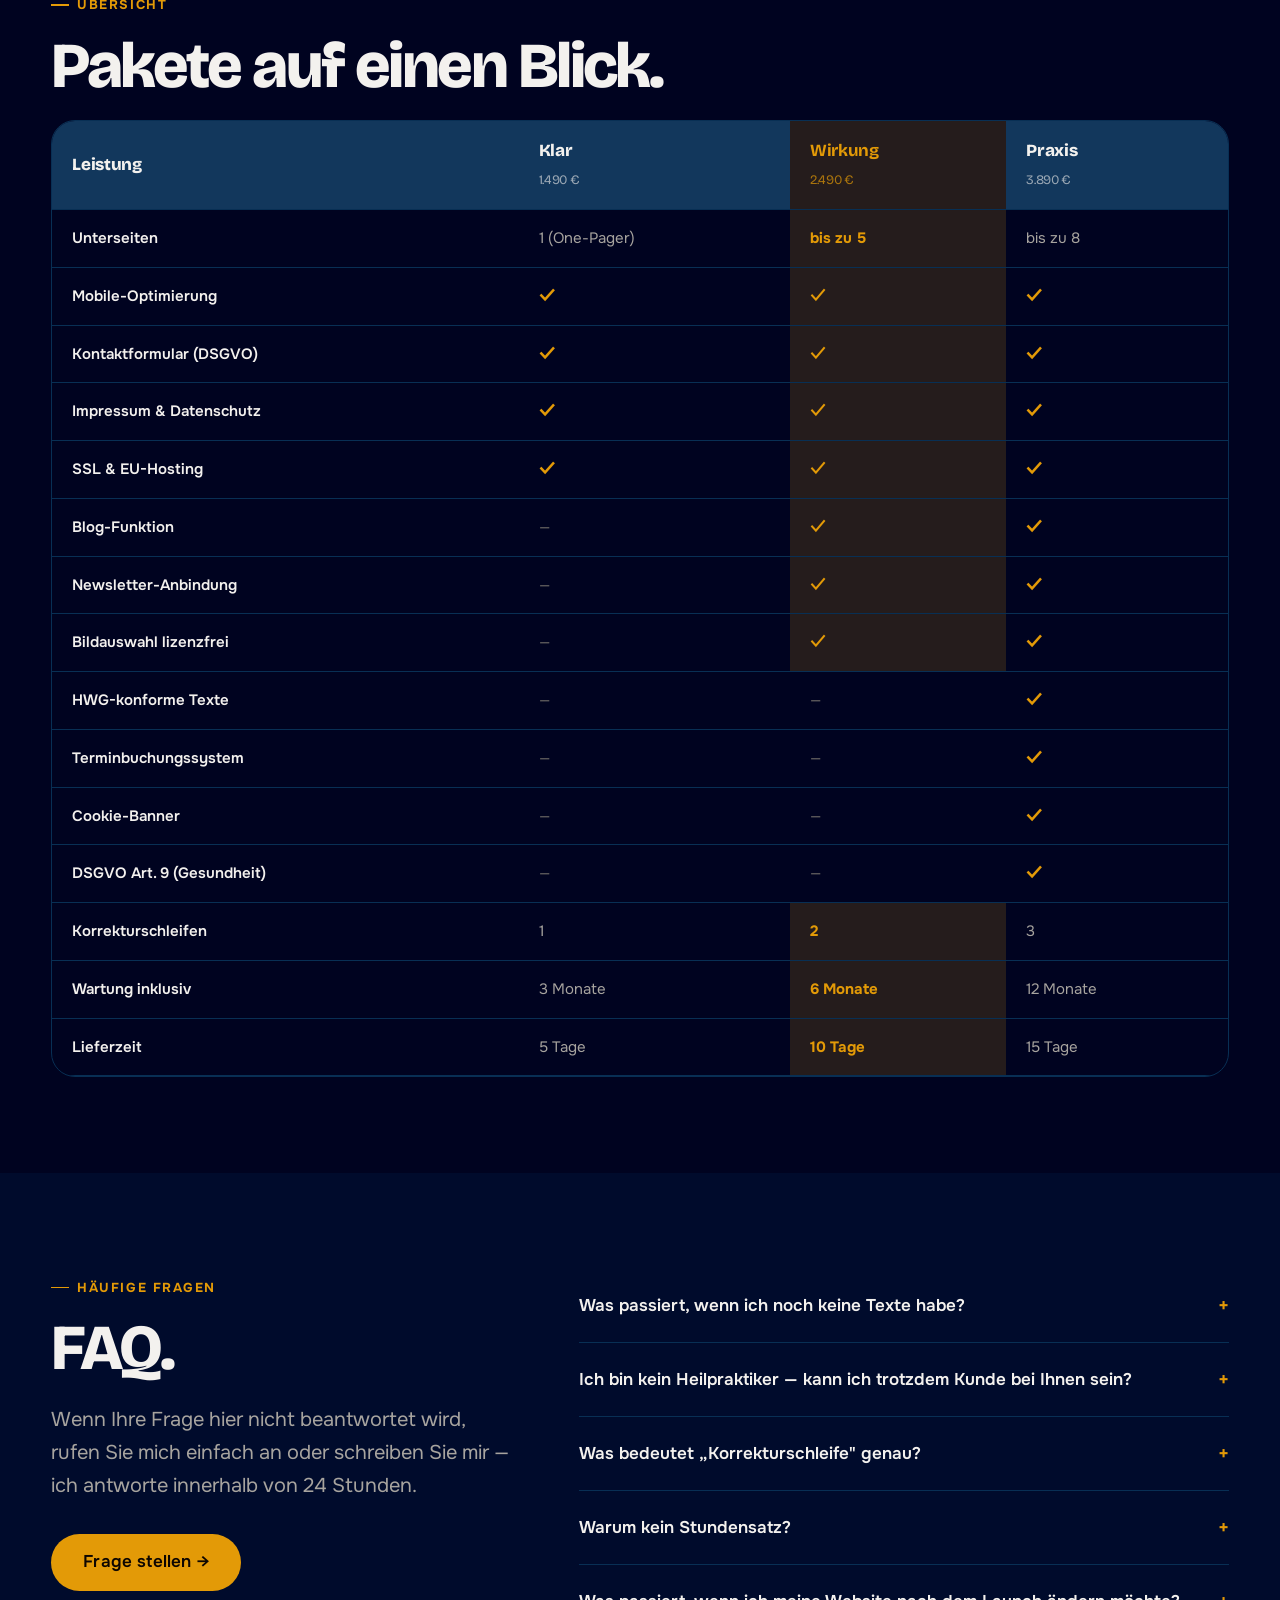
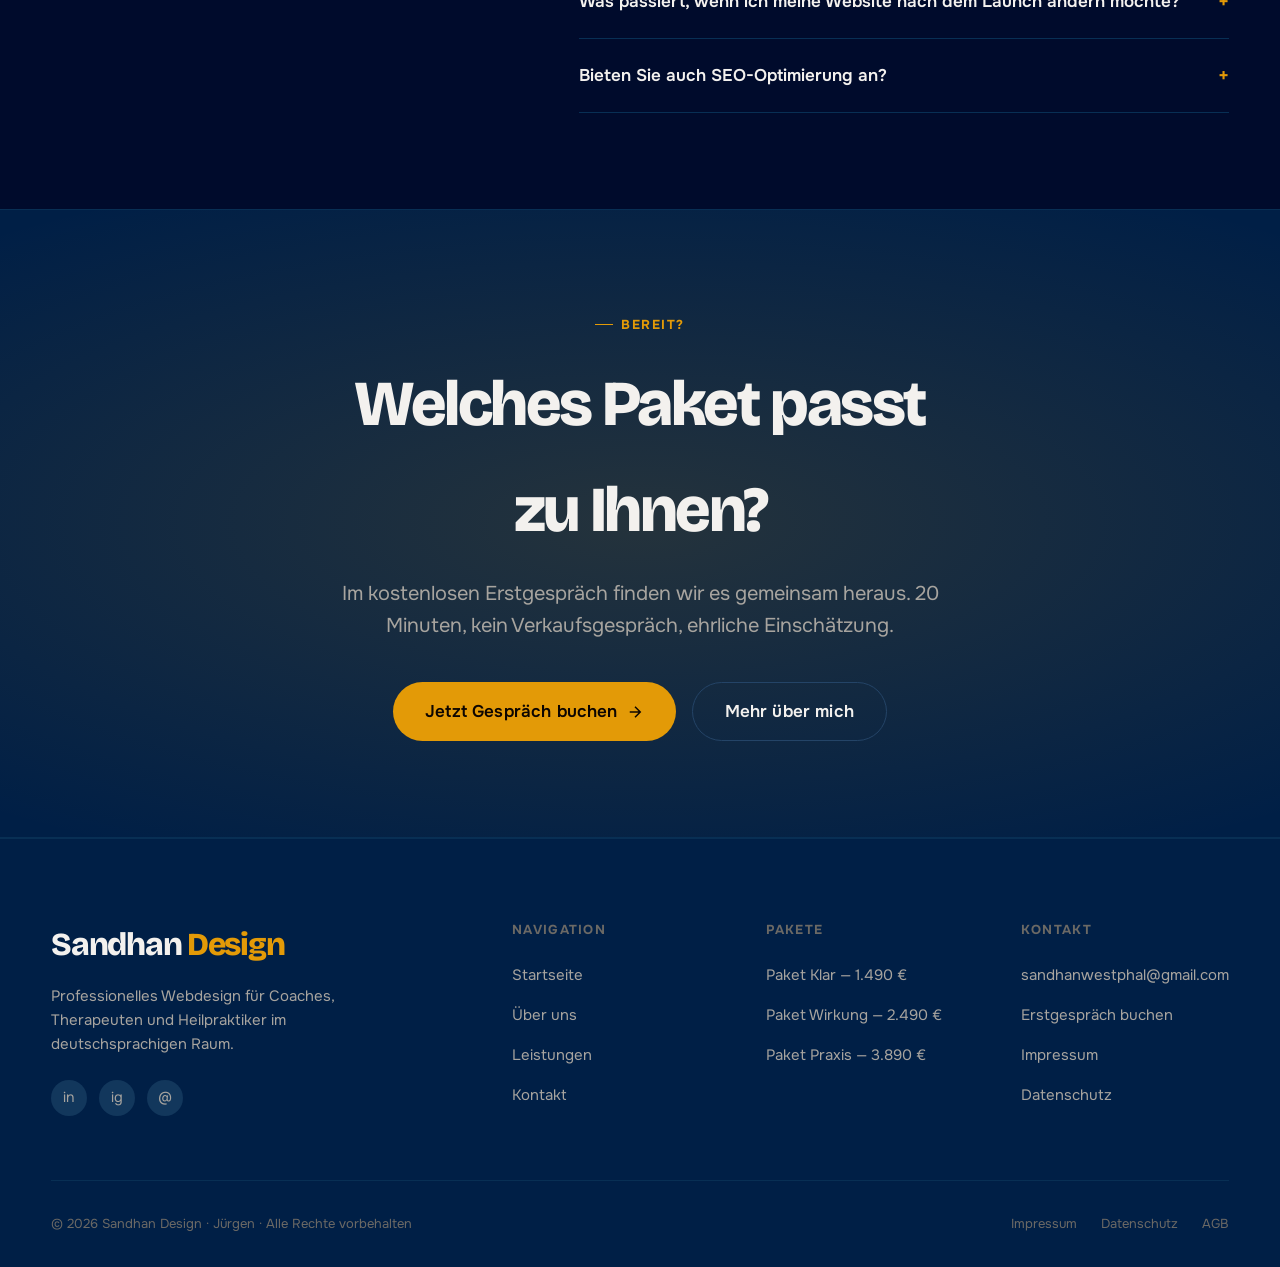
==== commit cf99bd7d: "Add files via upload" ====
--- a/dienstleistungen.html
+++ b/dienstleistungen.html
@@ -209,10 +209,15 @@
 </head>
 <body>
 
+<!-- Eröffnungsbanner -->
+<div style="background:var(--c-a); color:var(--c-a-text); text-align:center; padding:0.55rem 1rem; font-size:var(--t-xs); font-weight:700; letter-spacing:0.06em; position:relative; z-index:1001;">
+  🎉 NEUERÖFFNUNG · Alle Pakete zum Einführungspreis &nbsp;·&nbsp; <a href="kontakt.html" style="color:var(--c-a-text); text-decoration:underline; text-underline-offset:3px;">Jetzt anfragen →</a>
+</div>
+
 <!-- Navigation -->
-<nav class="nav" aria-label="Hauptnavigation">
+<nav class="nav" aria-label="Hauptnavigation" style="top:35px;">
   <div class="nav__inner">
-    <a href="index.html" class="nav__logo">Sandhan<em>.</em></a>
+    <a href="index.html" class="nav__logo">Sandhan <em>Design</em></a>
     <ul class="nav__links" role="list">
       <li><a href="index.html">Start</a></li>
       <li><a href="ueber-uns.html">Über uns</a></li>
@@ -269,7 +274,7 @@
         <h3 class="pkg-name">Klar</h3>
         <p class="pkg-tagline">„Ich brauche endlich eine saubere Online-Präsenz."</p>
         <div class="pkg-price">1.490 €</div>
-        <div class="pkg-price-note">Kleinunternehmer-Regelung, keine USt.</div>
+        <div class="pkg-price-note" style="display:inline-block;background:var(--c-a-dim);color:var(--c-a);border:1px solid var(--c-a);border-radius:100px;padding:0.2em 0.8em;font-weight:700;font-size:var(--t-sm);letter-spacing:0.04em;">✦ Einführungspreis!</div>
         <div class="pkg-delivery">⚡ 5 Arbeitstage Lieferzeit</div>
         <div class="pkg-features">
           <div class="pkg-feature"><span class="pkg-feature-check">✓</span><span>1 Seite (One-Pager) mit bis zu 5 Sektionen</span></div>
@@ -291,7 +296,7 @@
         <h3 class="pkg-name">Wirkung</h3>
         <p class="pkg-tagline">„Ich möchte wirklich wachsen und professionell auftreten."</p>
         <div class="pkg-price">2.490 €</div>
-        <div class="pkg-price-note">Kleinunternehmer-Regelung, keine USt.</div>
+        <div class="pkg-price-note" style="display:inline-block;background:var(--c-a-dim);color:var(--c-a);border:1px solid var(--c-a);border-radius:100px;padding:0.2em 0.8em;font-weight:700;font-size:var(--t-sm);letter-spacing:0.04em;">✦ Einführungspreis!</div>
         <div class="pkg-delivery">⚡ 10 Arbeitstage Lieferzeit</div>
         <div class="pkg-features">
           <div class="pkg-feature"><span class="pkg-feature-check">✓</span><span>Bis zu 5 Unterseiten</span></div>
@@ -313,7 +318,7 @@
         <h3 class="pkg-name">Praxis</h3>
         <p class="pkg-tagline">„Ich brauche alles — rechtssicher, vollständig, für Heilpraktiker."</p>
         <div class="pkg-price">3.890 €</div>
-        <div class="pkg-price-note">Kleinunternehmer-Regelung, keine USt.</div>
+        <div class="pkg-price-note" style="display:inline-block;background:var(--c-a-dim);color:var(--c-a);border:1px solid var(--c-a);border-radius:100px;padding:0.2em 0.8em;font-weight:700;font-size:var(--t-sm);letter-spacing:0.04em;">✦ Einführungspreis!</div>
         <div class="pkg-delivery">⚡ 15 Arbeitstage Lieferzeit</div>
         <div class="pkg-features">
           <div class="pkg-feature"><span class="pkg-feature-check">✓</span><span>Bis zu 8 Unterseiten</span></div>
@@ -358,7 +363,7 @@
             <div class="process-step__num">4</div>
             <div>
               <div class="process-step__title">Design & Entwicklung</div>
-              <div class="process-step__desc">Ich baue Ihre Website — mit modernsten KI-Werkzeugen und präzisem Handwerk. Sie sehen den Fortschritt.</div>
+              <div class="process-step__desc">Ich baue Ihre Website — mit sauberem Handwerk und direktem Austausch. Sie sehen den Fortschritt in Echtzeit.</div>
             </div>
           </div>
           <div class="process-step">
@@ -389,11 +394,11 @@
           </div>
           <div class="why-item">
             <span class="why-item-icon">🤝</span>
-            <span>40+ Jahre Erfahrung in der Zielgruppe — ich spreche Ihre Sprache</span>
+            <span>Echte Branchenkenntnis aus der Zielgruppe — ich spreche Ihre Sprache</span>
           </div>
           <div class="why-item">
             <span class="why-item-icon">⚡</span>
-            <span>KI-gestützte Liefergeschwindigkeit — Tage statt Wochen</span>
+            <span>Kurze Lieferzeit — Tage statt Wochen, dank direkter Zusammenarbeit</span>
           </div>
           <div class="why-item">
             <span class="why-item-icon">🔒</span>
@@ -414,50 +419,6 @@
         </div>
       </div>
 
-    </div>
-  </div>
-</section>
-
-<!-- =========================================================
-     WARTUNG / MAINTENANCE
-     ========================================================= -->
-<section class="section section--alt" aria-labelledby="wartung-heading" id="wartung">
-  <div class="container">
-    <div class="section-label reveal">Nach dem Launch</div>
-    <h2 class="section-title reveal reveal-delay-1" id="wartung-heading">Wartung & Support.</h2>
-    <div style="display:grid; grid-template-columns: 1fr 1fr; gap:var(--s-16); align-items:start;" class="reveal reveal-delay-2">
-      <div>
-        <p style="font-size:var(--t-lg); color:var(--c-t2); line-height:1.7; margin-bottom:var(--s-8);">
-          Nach Ablauf der inklusiven Wartungszeit geht Ihre Website in ein monatliches Abo über. Das ist kein Upsell — es ist echter Service: Updates, Sicherheit, kleine Änderungen, alles ohne Stundensatz.
-        </p>
-        <p style="font-size:var(--t-base); color:var(--c-t2); line-height:1.7; margin-bottom:var(--s-6);">
-          Das Wartungs-Abo ist mit 3 Monaten Frist zum Monatsende kündbar. Bei Kündigung erhalten Sie alle Zugangsdaten und können selbst oder mit einem anderen Anbieter weiterarbeiten.
-        </p>
-        <a href="kontakt.html" class="btn btn--primary">Wartungs-Abo anfragen</a>
-      </div>
-      <div style="display:flex; flex-direction:column; gap:var(--s-4);">
-        <div style="background:var(--c-s1); border:1px solid var(--c-border-s); border-radius:var(--radius-lg); padding:var(--s-6);">
-          <div style="display:flex; justify-content:space-between; align-items:center; margin-bottom:var(--s-3);">
-            <span style="font-family:var(--f-display); font-weight:800; font-size:var(--t-xl);">Basis</span>
-            <span style="font-family:var(--f-display); font-weight:800; font-size:var(--t-2xl); color:var(--c-a);">49 €<small style="font-size:var(--t-xs); font-weight:400; color:var(--c-t3);">/Monat</small></span>
-          </div>
-          <div style="font-size:var(--t-sm); color:var(--c-t2);">Hosting, Updates, 1 kleine Änderung/Monat · für Paket Klar</div>
-        </div>
-        <div style="background:var(--c-a); border:1px solid var(--c-a); border-radius:var(--radius-lg); padding:var(--s-6);">
-          <div style="display:flex; justify-content:space-between; align-items:center; margin-bottom:var(--s-3);">
-            <span style="font-family:var(--f-display); font-weight:800; font-size:var(--t-xl); color:var(--c-a-text);">Standard</span>
-            <span style="font-family:var(--f-display); font-weight:800; font-size:var(--t-2xl); color:var(--c-a-text);">69 €<small style="font-size:var(--t-xs); font-weight:400; opacity:0.6">/Monat</small></span>
-          </div>
-          <div style="font-size:var(--t-sm); color:oklch(0.12 0.02 248 / 0.7);">Hosting, Updates, 2 Änderungen/Monat · für Paket Wirkung</div>
-        </div>
-        <div style="background:var(--c-s1); border:1px solid var(--c-border-s); border-radius:var(--radius-lg); padding:var(--s-6);">
-          <div style="display:flex; justify-content:space-between; align-items:center; margin-bottom:var(--s-3);">
-            <span style="font-family:var(--f-display); font-weight:800; font-size:var(--t-xl);">Premium</span>
-            <span style="font-family:var(--f-display); font-weight:800; font-size:var(--t-2xl); color:var(--c-a);">89 €<small style="font-size:var(--t-xs); font-weight:400; color:var(--c-t3);">/Monat</small></span>
-          </div>
-          <div style="font-size:var(--t-sm); color:var(--c-t2);">Hosting, Updates, 3 Änderungen/Monat + Priorität · für Paket Praxis</div>
-        </div>
-      </div>
     </div>
   </div>
 </section>
@@ -600,12 +561,12 @@
   <div class="container">
     <div class="footer__grid">
       <div>
-        <div class="footer__logo">Sandhan<em>.</em></div>
+        <div class="footer__logo">Sandhan <em>Design</em></div>
         <p class="footer__tagline">Professionelles Webdesign für Coaches, Therapeuten und Heilpraktiker im deutschsprachigen Raum.</p>
         <div class="footer__socials">
           <a href="#" aria-label="LinkedIn">in</a>
           <a href="#" aria-label="Instagram">ig</a>
-          <a href="mailto:hallo@sandhan-design.de" aria-label="E-Mail">@</a>
+          <a href="mailto:sandhanwestphal@gmail.com" aria-label="E-Mail">@</a>
         </div>
       </div>
       <div>
@@ -623,13 +584,12 @@
           <li><a href="#klar">Paket Klar — 1.490 €</a></li>
           <li><a href="#wirkung">Paket Wirkung — 2.490 €</a></li>
           <li><a href="#praxis">Paket Praxis — 3.890 €</a></li>
-          <li><a href="#wartung">Wartungs-Abo</a></li>
         </ul>
       </div>
       <div>
         <div class="footer__col-title">Kontakt</div>
         <ul class="footer__links">
-          <li><a href="mailto:hallo@sandhan-design.de">hallo@sandhan-design.de</a></li>
+          <li><a href="mailto:sandhanwestphal@gmail.com">sandhanwestphal@gmail.com</a></li>
           <li><a href="kontakt.html">Erstgespräch buchen</a></li>
           <li><a href="#">Impressum</a></li>
           <li><a href="#">Datenschutz</a></li>
--- a/styles.css
+++ b/styles.css
@@ -7,26 +7,26 @@
 
 /* -------- Design Tokens -------- */
 :root {
-  /* 60%: Dark neutral surfaces */
-  --c-bg:        oklch(0.09 0.012 248);
-  --c-bg-alt:    oklch(0.11 0.013 248);
-  --c-s1:        oklch(0.14 0.015 248);
-  --c-s2:        oklch(0.19 0.014 248);
-  --c-s3:        oklch(0.24 0.012 248);
+  /* 60%: Dunkelblaue Oberflächen */
+  --c-bg:        oklch(0.12 0.072 252);
+  --c-bg-alt:    oklch(0.16 0.076 252);
+  --c-s1:        oklch(0.24 0.086 252);
+  --c-s2:        oklch(0.33 0.078 252);
+  --c-s3:        oklch(0.43 0.065 252);
 
   /* 30%: Text & borders */
-  --c-t1:        oklch(0.96 0.005 75);
-  --c-t2:        oklch(0.68 0.008 75);
-  --c-t3:        oklch(0.46 0.006 75);
-  --c-border:    oklch(0.22 0.014 248);
-  --c-border-s:  oklch(0.16 0.013 248);
-
-  /* 10%: Amber-gold accent */
-  --c-a:         oklch(0.76 0.158 72);
-  --c-a2:        oklch(0.83 0.130 72);
-  --c-a-dim:     oklch(0.76 0.158 72 / 0.12);
-  --c-a-glow:    oklch(0.76 0.158 72 / 0.28);
-  --c-a-text:    oklch(0.09 0.012 248);
+  --c-t1:        oklch(0.96 0.005 80);
+  --c-t2:        oklch(0.72 0.008 80);
+  --c-t3:        oklch(0.52 0.006 80);
+  --c-border:    oklch(0.38 0.072 252);
+  --c-border-s:  oklch(0.30 0.080 252);
+
+  /* 10%: Ocker-Akzent */
+  --c-a:         oklch(0.74 0.155 75);
+  --c-a2:        oklch(0.79 0.135 75);
+  --c-a-dim:     oklch(0.74 0.155 75 / 0.16);
+  --c-a-glow:    oklch(0.74 0.155 75 / 0.34);
+  --c-a-text:    oklch(0.13 0.030 75);
 
   /* Typography */
   --f-display: 'Bricolage Grotesque', system-ui, sans-serif;
@@ -109,7 +109,7 @@
   border-bottom: 1px solid transparent;
 }
 .nav.scrolled {
-  background: oklch(0.09 0.012 248 / 0.88);
+  background: oklch(0.13 0.072 252 / 0.90);
   backdrop-filter: blur(24px);
   -webkit-backdrop-filter: blur(24px);
   padding: var(--s-3) 0;
